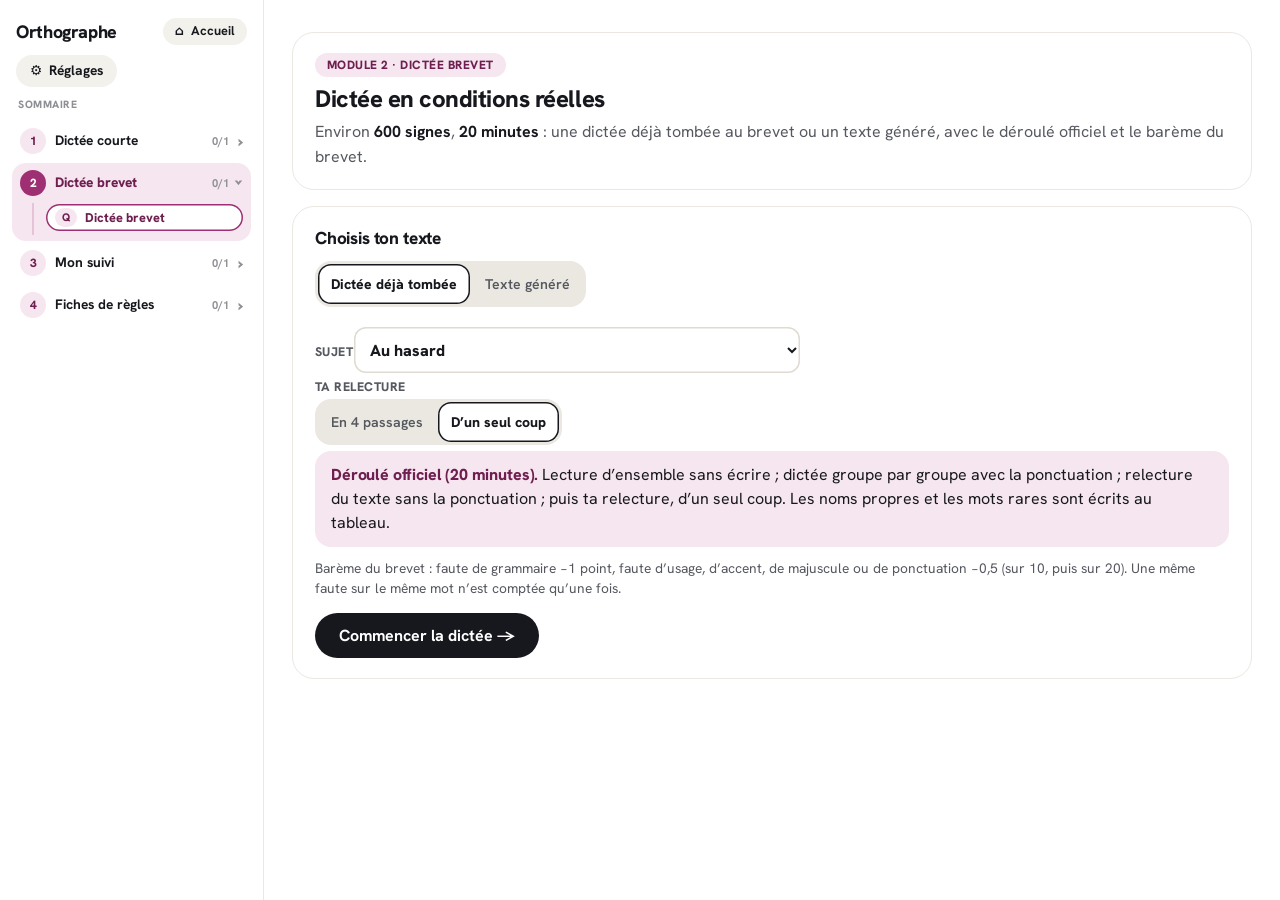
==== modules/dictee_brevet.html @ 891eb2d5 "Migration de l'application Orthographe depuis applications-physique Accueil de l'application à la ra" ====
<!DOCTYPE html>
<html lang="fr" data-matiere="francais">
<head>
<meta charset="UTF-8">
<meta name="viewport" content="width=device-width, initial-scale=1.0">
<title>Module 2 : dictée brevet — Orthographe</title>
<link rel="stylesheet" href="../assets/theme.css">
<link rel="stylesheet" href="../assets/er.css">
<link rel="stylesheet" href="ort.css">
<link rel="stylesheet" href="../assets/sommaire.css">
<script src="../assets/sommaire.js"></script>
<script src="regles.js"></script>
<script src="mots.js"></script>
<script src="langue.js"></script>
<script src="banque.js"></script>
<script src="textes-brevet.js"></script>
<script src="ort.js"></script>
<script src="dictee.js"></script>
</head>
<body>
<div id="app-nav"></div>
<div class="er-page">
  <div class="er-card" id="entete">
    <span class="er-badge">MODULE 2 · DICTÉE BREVET</span>
    <h2 class="er-titre">Dictée en conditions réelles</h2>
    <p class="er-contexte">Environ <b>600 signes</b>, <b>20 minutes</b> : une dictée déjà tombée au brevet ou un texte généré, avec le déroulé officiel et le barème du brevet.</p>
  </div>
  <main id="zone"></main>
</div>

<script>
// sommaire, puis la dictée brevet
ORT.menu('dictee_brevet');
ORT.dictee.brevet(document.getElementById('zone'));
</script>
</body>
</html>
---- assets/theme.css ----
/* ============================================================
   Thème commun à toutes les applications — design « Chambre à bulles »
   (police, couleurs, bandeau, menu, cartes, boutons, encarts,
   pavé numérique, en-tête illustré)

   Palette sobre : papier (fonds), encre (textes, boutons) et
   UNE couleur d'accent par matière, choisie avec l'attribut
   data-matiere de la balise <html> :
     <html lang="fr" data-matiere="maths">   (maths | chimie | physique | college | francais)
   Vert et rouge restent réservés au juste / faux.

   Mettre en valeur une partie importante d'un cours :
     <div class="cle"> … </div>   (fond teinté de la couleur de la matière)

   Les variables sont déclarées sur « html:root » pour l'emporter sur
   les :root des applications ; cette feuille n'est pas dans un @layer,
   elle l'emporte donc aussi sur les classes Tailwind v4.
   ============================================================ */

@import url('https://fonts.googleapis.com/css2?family=Hanken+Grotesk:wght@400;500;600;700;800&display=swap');

html:root {
  --font-sans: 'Hanken Grotesk', system-ui, -apple-system, "Segoe UI", Roboto, Arial, sans-serif;

  /* Papier, encre */
  --paper: #f3f1ec;
  --paper-2: #ebe8e1;
  --paper-3: #dfdbd2;
  --line-strong: #c9c4b9;
  --sheet: #ffffff;
  --ink: #16181d;
  --ink-2: #55585f;
  --ink-3: #8d8f94;
  --line: #ebe8e2;

  --slate-50:  var(--paper);
  --slate-100: var(--paper-2);
  --slate-200: var(--line);
  --slate-300: var(--line-strong);
  --slate-400: var(--ink-3);
  --slate-500: var(--ink-3);
  --slate-600: var(--ink-2);
  --slate-700: var(--ink-2);
  --slate-900: var(--ink);

  /* Juste / faux */
  --success:      #16a34a;
  --success-bg:   #e7f3ed;
  --success-text: #075c40;
  --danger:       #dc2626;
  --danger-bg:    #fbecea;
  --danger-text:  #8f2821;
  --warning-bg:   var(--paper);
  --warning-text: var(--ink);

  /* Accent par défaut (outils mathématiques) */
  --accent: #2952c8;
  --accent-ink: #1c3782;
  --cle-bg: #e6ecf9;       /* fond des parties importantes */
  --cle-line: #c5d2f0;

  /* Chimie organique (moteur ORGA, assets/orga*.js) : couleurs de marquage des molécules
     et de leur nom (chaîne principale, une couleur par type de ramification, groupe
     caractéristique). Jamais de vert ni de rouge (réservés au juste / faux). */
  --orga-chaine: #2952c8;
  --orga-ram-1:  #c2570c;   /* orange */
  --orga-ram-2:  #8a6a00;   /* ocre : bien distinct du bleu de la chaîne */
  --orga-ram-3:  #0e7490;   /* bleu pétrole */
  --orga-ram-4:  #5a3fc4;   /* violet */
  --orga-groupe: #b0177f;

  /* Oscilloscope (moteur MONTAGE, assets/montage.js) : couleurs des voies, comme sur l'appareil
     (écran, boutons, pastilles). Réservées à l'oscilloscope. */
  --osc-ch1: #e8b400;   /* jaune */
  --osc-ch2: #2f6fe0;   /* bleu */

  /* Anciennes variables d'accent, utilisées par les applications */
  --app-accent-50:  var(--paper);
  --app-accent-100: var(--paper-2);
  --app-accent-200: var(--paper-3);
  --app-accent-400: var(--accent);
  --app-accent-600: var(--accent);
  --app-accent-700: var(--accent);
  --app-accent-800: var(--ink);
}
html[data-matiere="chimie"]   { --accent: #0a7d57; --accent-ink: #075c40; --cle-bg: #e2f1ea; --cle-line: #b9dccb; }
html[data-matiere="physique"] { --accent: #5a3fc4; --accent-ink: #3f2a93; --cle-bg: #ebe7f8; --cle-line: #cfc6f0; }
html[data-matiere="college"]  { --accent: #c2570c; --accent-ink: #8f3f08; --cle-bg: #f8e9dc; --cle-line: #eccbb0; }
html[data-matiere="francais"] { --accent: #9d2f72; --accent-ink: #6e1f50; --cle-bg: #f6e6ef; --cle-line: #e7c3d7; }   /* prune : domaine Français */

html { -webkit-text-size-adjust: 100%; }
body {
  font-family: var(--font-sans); color: var(--ink); background: var(--sheet);
  -webkit-font-smoothing: antialiased; overflow-x: hidden;
}
h1, h2, h3, h4 { letter-spacing: -.02em; }

/* ============ PARTIE IMPORTANTE D'UN COURS ============ */
.cle {
  background: var(--cle-bg); border: none; border-radius: 20px; padding: 18px 22px;
  color: var(--ink);
}
.cle-titre { color: var(--accent-ink); font-weight: 800; letter-spacing: -.01em; }
.cle .cle { padding: 0; background: none; }
.cle .module-badge { background: var(--sheet); }

/* ============ MISE EN PAGE DES COURS (modèle : Puissances de 10) ============
   <h3 class="cours-titre">1. Titre de la partie</h3>
   <div class="cours-bloc">                 fond papier
     <div class="cle"> … </div>             partie importante
     <div class="cours-exemple"> … </div>   exemple sur fond blanc
   </div>                                                                    */
.cours-titre {
  font-size: 1.5rem; line-height: 1.25; font-weight: 700; color: var(--accent-ink);
  border-bottom: 2px solid var(--paper-3); padding-bottom: .5rem; margin: 2rem 0 1rem;
}
.cours-bloc { background: var(--paper); border-radius: 16px; padding: 24px; margin-bottom: 1rem; color: var(--ink); }
.cours-exemple { background: var(--sheet); border-radius: 12px; padding: 16px 18px; margin: 12px 0; }
@media (max-width: 480px) {
  .cours-titre { font-size: 1.3rem; }
  .cours-bloc { padding: 16px; }
}

/* ============ BOUTONS COMMUNS ============ */
.btn-primary {
  background: var(--ink); color: #fff; border: none; border-radius: 999px;
  padding: 13px 28px; font-size: 1rem; font-weight: 700; cursor: pointer;
  font-family: var(--font-sans); box-shadow: none;
  transition: background .15s, transform .1s;
}
.btn-primary:hover:not(:disabled) { background: #2b2e36; }
.btn-primary:active:not(:disabled) { transform: scale(.98); }
.btn-primary:disabled { opacity: .4; cursor: not-allowed; }

.btn-secondary {
  background: var(--sheet); color: var(--ink); border: none; border-radius: 999px;
  padding: 13px 24px; font-size: .95rem; font-weight: 700; cursor: pointer;
  font-family: var(--font-sans); box-shadow: inset 0 0 0 1.5px var(--paper-3);
  transition: box-shadow .15s;
}
.btn-secondary:hover { box-shadow: inset 0 0 0 1.5px var(--ink); }

.btn-small {
  background: var(--sheet); color: var(--ink); border: none; border-radius: 999px;
  padding: 8px 16px; font-size: .85rem; font-weight: 700; cursor: pointer;
  font-family: var(--font-sans); box-shadow: inset 0 0 0 1.5px var(--paper-3);
  transition: box-shadow .15s;
}
.btn-small:hover { box-shadow: inset 0 0 0 1.5px var(--ink); }

/* ============ ENCARTS ============ */
.callout, .callout-warning { border: none; border-radius: 18px; padding: 16px 20px; background: var(--paper); }
.callout-accent { border: none; border-radius: 18px; padding: 16px 20px; background: var(--cle-bg); }
.callout-success { border: none; border-radius: 18px; padding: 16px 20px; background: var(--success-bg); }
.callout-danger { border: none; border-radius: 18px; padding: 16px 20px; background: var(--danger-bg); }

/* ============ QCM : bonne / mauvaise réponse ============ */
.opt-correct { background: var(--success-bg) !important; border-color: var(--success) !important; }
.opt-wrong { background: var(--danger-bg) !important; border-color: var(--danger) !important; }

/* ============ BARRE DE PROGRESSION ============ */
.progress-bar { height: 6px; border-radius: 999px; overflow: hidden; background: var(--paper); }
.progress-fill { height: 100%; border-radius: 999px; transition: width .4s ease; background: var(--accent); }

/* ============ LISTE DE MODULES (accueil de chaque application) ============ */
.module-list { display: flex; flex-direction: column; gap: 10px; }
.module-group {
  border: none; border-radius: 24px; padding: 8px; background: var(--paper);
}
.module-group-title {
  font-size: .9rem; font-weight: 700; letter-spacing: -.005em; text-transform: none;
  color: var(--accent); padding: 12px 16px 10px;
}
.module-card {
  background: var(--sheet); border: none; border-radius: 18px;
  padding: 18px 20px; margin-bottom: 6px; box-shadow: none;
  transition: background .15s;
}
.module-card:last-child { margin-bottom: 0; }
.module-card.clickable { cursor: pointer; }
.module-card:hover { box-shadow: none; }
.module-group .module-card:hover { background: #fbfaf8; }

/* Cartes de module isolées (sans regroupement) */
.module-list > .module-card { background: var(--paper); border: none; border-radius: 22px; padding: 22px 24px; margin: 0; }
.module-list > .module-card:hover { background: var(--paper-2); }

.module-card-head { display: flex; align-items: center; gap: 16px; }
.module-badge {
  flex-shrink: 0; display: flex; align-items: center; justify-content: center;
  min-width: 42px; height: 42px; padding: 0 8px; border-radius: 999px;
  font-weight: 800; font-size: .9rem; letter-spacing: -.02em;
  background: var(--cle-bg); color: var(--accent-ink);
}
.module-card-body { flex: 1; min-width: 0; }
.module-card-title { font-weight: 800; font-size: 1.08rem; letter-spacing: -.02em; color: var(--ink); line-height: 1.25; }
.module-card-desc { font-size: .92rem; color: var(--ink-2); margin-top: 3px; line-height: 1.45; }
.module-card-arrow {
  flex-shrink: 0; width: 38px; height: 38px; border-radius: 50%;
  display: grid; place-items: center; font-weight: 700; font-size: 1.05rem;
  color: var(--accent); background: var(--cle-bg); transition: background .2s, color .2s;
}
.module-card:hover .module-card-arrow { background: var(--accent); color: #fff; }
.module-card-actions { display: flex; flex-wrap: wrap; gap: 10px; margin-top: 16px; }
.module-list > .module-card .btn-secondary { box-shadow: none; }
.module-list > .module-card .btn-secondary:hover { box-shadow: inset 0 0 0 1.5px var(--ink); }

/* ============ BANDEAU SUPÉRIEUR + MENU BURGER ============ */
.app-topbar {
  position: fixed; top: 0; left: 0; right: 0; z-index: 1000; height: 60px;
  display: flex; align-items: center; gap: 12px; padding: 0 12px;
  background: rgba(255,255,255,.88);
  backdrop-filter: blur(12px); -webkit-backdrop-filter: blur(12px);
  border-bottom: 1px solid var(--line); box-shadow: none;
}
.app-topbar-spacer { height: 60px; }

.app-burger {
  flex-shrink: 0; display: flex; flex-direction: column; justify-content: center;
  align-items: center; gap: 4px; width: 40px; height: 40px; padding: 0;
  border: none; background: var(--paper); border-radius: 50%; cursor: pointer;
  transition: background .15s;
}
.app-burger:hover { background: var(--paper-2); }
.app-burger span { display: block; width: 16px; height: 2px; border-radius: 2px; background: var(--ink); }
.app-burger span:nth-child(2) { display: none; }

.app-topbar-title {
  flex: 1; min-width: 0; display: flex; align-items: baseline; gap: 6px;
  overflow: hidden; white-space: nowrap; font-family: var(--font-sans);
}
.app-topbar-title .app-name { font-weight: 800; color: var(--ink); font-size: 1.02rem; letter-spacing: -.02em; flex-shrink: 0; }
.app-topbar-title .sep { color: var(--ink-3); flex-shrink: 0; }
.app-topbar-title .module-name {
  color: var(--ink-3); font-weight: 500; font-size: .92rem;
  overflow: hidden; text-overflow: ellipsis; white-space: nowrap; min-width: 0;
}
@media (max-width: 420px) {
  .app-topbar-title .app-name { font-size: .92rem; }
  .app-topbar-title .module-name { font-size: .8rem; }
}

.app-navmenu-overlay { display: none; position: fixed; inset: 0; background: rgba(22,24,29,.35); z-index: 1999; }
.app-navmenu-overlay.open { display: block; }

.app-navmenu {
  position: fixed; top: 0; left: -320px; bottom: 0; width: min(320px, 86vw); z-index: 2000;
  background: var(--sheet); box-shadow: none; transition: left .25s ease; overflow-y: auto;
  font-family: var(--font-sans);
}
.app-navmenu.open { left: 0; box-shadow: 0 0 60px rgba(22,24,29,.18); }

/* Niveau 1 : bandeau sombre « Toutes les applications » (quitte l'application) */
.app-navmenu-portal {
  display: flex; align-items: stretch; position: sticky; top: 0; z-index: 1;
  background: var(--ink); color: #fff;
}
.app-nav-portal {
  flex: 1; display: flex; align-items: center; gap: 12px; padding: 16px 18px;
  border: none; background: none; color: #fff; text-align: left; cursor: pointer;
  font: 700 .95rem/1.25 var(--font-sans);
}
.app-nav-portal small { display: block; font-weight: 500; font-size: .75rem; color: rgba(255,255,255,.6); margin-top: 2px; }
.app-nav-portal-fleche { font-size: 1.1rem; transition: transform .15s; }
.app-nav-portal:hover .app-nav-portal-fleche { transform: translateX(-3px); }
.app-nav-close {
  flex-shrink: 0; width: 52px; border: none; background: none; color: #fff;
  font-size: 1.5rem; line-height: 1; cursor: pointer; opacity: .7;
}
.app-nav-close:hover { opacity: 1; }

/* Niveau 2 : l'application en cours */
.app-navmenu-app { padding: 20px 18px 8px; }
.app-navmenu-matiere { font-size: .75rem; font-weight: 600; color: var(--accent); }
.app-navmenu-nom { font-size: 1.35rem; font-weight: 800; letter-spacing: -.03em; line-height: 1.15; color: var(--ink); }

.app-navmenu-section-title { font-size: .8rem; font-weight: 600; color: var(--ink-3); padding: 14px 16px 6px; }

.app-nav-item {
  display: block; width: calc(100% - 20px); margin: 2px 10px; text-align: left;
  border: none; background: none; border-radius: 999px; padding: 10px 14px;
  font-family: var(--font-sans); font-size: .92rem; font-weight: 500;
  color: var(--ink-2); cursor: pointer; transition: background .15s;
}
.app-nav-item:hover { background: var(--paper); color: var(--ink); }
.app-nav-item.app-nav-current { background: var(--paper); color: var(--ink); font-weight: 700; cursor: default; pointer-events: none; }
.app-nav-item.app-nav-current::before { content: '● '; color: var(--accent); }

/* ============ EN-TÊTE ILLUSTRÉ (accueil de chaque application) ============
   <header class="app-hero" data-dessin="log">
     <canvas aria-hidden="true"></canvas>
     <div class="app-hero-in">
       <p class="app-hero-kicker">Outils mathématiques</p>
       <h1>Titre</h1>
       <p class="app-hero-lead">Sous-titre</p>
     </div>
     <div class="app-hero-edge"></div>
   </header>
   L'image est dessinée et animée (parallaxe) par assets/hero.js. */
.app-hero {
  position: relative; overflow: hidden; height: clamp(260px, 42vh, 400px); background: var(--paper);
  /* pleine largeur même à l'intérieur d'un conteneur centré */
  width: 100vw; margin-left: calc(50% - 50vw); margin-right: calc(50% - 50vw);
  text-align: left;
}
.app-hero canvas { position: absolute; left: 0; top: 0; width: 100%; display: block; will-change: transform; }
.app-hero::after {
  content: ''; position: absolute; inset: 0; pointer-events: none;
  background:
    linear-gradient(90deg, rgba(243,241,236,.96) 0%, rgba(243,241,236,.8) 38%, rgba(243,241,236,0) 78%),
    linear-gradient(0deg, rgba(243,241,236,.85) 0%, rgba(243,241,236,0) 40%);
}
.app-hero-in {
  position: relative; z-index: 1; max-width: 56rem; height: 100%; margin: 0 auto;
  padding: 0 16px 56px; display: flex; flex-direction: column; justify-content: flex-end;
}
.app-hero-kicker { margin: 0 0 10px; font-size: .9rem; font-weight: 600; color: var(--accent); }
.app-hero h1 { margin: 0; font-size: clamp(2.4rem, 7.5vw, 4.8rem); line-height: .95; letter-spacing: -.05em; font-weight: 800; color: var(--ink); }
.app-hero-lead { margin: 14px 0 0; font-size: clamp(1rem, 2vw, 1.2rem); color: var(--ink-2); max-width: 46ch; }
.app-hero-lead + .app-hero-lead { margin-top: 4px; font-size: .95rem; color: var(--ink-3); }
.app-hero-edge { position: absolute; left: 0; right: 0; bottom: -1px; height: 28px; z-index: 2; background: var(--sheet); border-radius: 28px 28px 0 0; }
.app-hero + * { margin-top: 0; }
/* Sur smartphone : en-tête moins haut pour que le contenu arrive plus vite */
@media (max-width: 760px) {
  .app-hero:not(.app-hero-compact) { height: clamp(240px, 34svh, 300px); }
  .app-hero:not(.app-hero-compact) .app-hero-in { padding-bottom: 44px; }
}

/* ============ PAVÉ NUMÉRIQUE ============ */
.numpad-grid {
  display: grid; grid-template-columns: repeat(3, 1fr);
  gap: 6px; max-width: 220px; margin-top: 8px;
  background: var(--paper); border: none; border-radius: 20px; padding: 10px;
}
.numpad-grid button {
  background: var(--sheet); border: none; border-radius: 12px; padding: 11px 6px;
  font-size: 1.1rem; font-weight: 700; cursor: pointer; color: var(--ink);
  font-family: var(--font-sans); box-shadow: 0 1px 0 rgba(22,24,29,.06);
  transition: background .12s; -webkit-tap-highlight-color: transparent;
}
.numpad-grid button:active { background: var(--paper-2); }
.numpad-grid .np-wide { grid-column: span 3; font-size: .95rem; }
.numpad-grid .np-minus { color: var(--accent); font-weight: 800; }
.numpad-grid .np-back { color: var(--ink-2); }

body.numpad-disabled .np-section { display: none !important; }

.np-pref-bar {
  display: flex; align-items: center; gap: 12px;
  background: var(--paper); border: none; border-radius: 18px;
  padding: 12px 16px; margin-bottom: 20px; flex-wrap: wrap;
}
.np-pref-label { color: var(--ink); font-weight: 600; font-size: .95rem; flex: 1; }
.np-switch { position: relative; display: inline-block; width: 52px; height: 28px; flex-shrink: 0; }
.np-switch input { opacity: 0; width: 0; height: 0; }
.np-slider { position: absolute; cursor: pointer; inset: 0; background: var(--line-strong); border-radius: 28px; transition: .25s; }
.np-slider::before {
  content: ''; position: absolute; width: 22px; height: 22px; left: 3px; bottom: 3px;
  background: white; border-radius: 50%; transition: .25s; box-shadow: 0 1px 4px rgba(0,0,0,.2);
}
.np-switch input:checked + .np-slider { background: var(--accent); }
.np-switch input:checked + .np-slider::before { transform: translateX(24px); }
.np-pref-hint { font-size: .8rem; color: var(--ink-3); width: 100%; margin-top: 2px; }

/* ============ GLISSER-DÉPOSER (fantôme suivant le pointeur) ============ */
.drag-ghost { z-index: 9999; pointer-events: none; opacity: .92; box-shadow: 0 12px 28px rgba(22,24,29,.22); transform: scale(1.03); }

/* ============ « VÉRIFIE TA COMPRÉHENSION » (dans les cours) ============ */
.check-box { background: var(--sheet); border: 1.5px solid var(--paper-3); border-radius: 20px; padding: 20px 22px; margin-top: 16px; }
.check-label { color: var(--accent); font-weight: 700; font-size: .9rem; margin-bottom: 8px; }
.check-question { color: var(--ink); font-size: 1.1rem; font-weight: 600; margin-bottom: 12px; }
.check-hint { color: var(--ink-2); font-size: .9rem; margin-bottom: 12px; }
.check-input {
  background: white; border: 1.5px solid var(--paper-3); border-radius: 999px;
  padding: 9px 16px; color: var(--ink); font-weight: 700; font-family: var(--font-sans); outline: none;
}
.check-input:focus { border-color: var(--accent); box-shadow: 0 0 0 3px var(--cle-bg); }
.check-btn {
  background: var(--ink); color: white; border: none; border-radius: 999px;
  padding: 10px 20px; font-weight: 700; cursor: pointer; font-family: var(--font-sans);
}
.check-btn:hover { background: #2b2e36; }

/* ============ HARMONISATION DES CLASSES TAILWIND ============ */
/* Cartes blanches : filet fin au lieu d'ombres portées */
.shadow-sm, .shadow, .shadow-md, .shadow-lg, .shadow-xl, .shadow-2xl { box-shadow: none; }
.bg-white.shadow-2xl, .bg-white.shadow-xl, .bg-white.shadow-lg { border: 1px solid var(--line); }
.rounded-xl, .rounded-2xl { border-radius: 22px; }
.rounded-lg { border-radius: 16px; }
.border-2 { border-width: 1.5px; }
input[type="text"].border-2, input[type="number"].border-2, input:not([type]).border-2 { border-radius: 999px; }
input[type="text"]:focus, input[type="number"]:focus { outline: none; }

@media (prefers-reduced-motion: reduce) {
  .app-hero canvas { transform: none !important; }
}

/* ---------- Couleurs décoratives de Tailwind → papier / accent / encre ----------
   50 papier · 100 papier foncé · 200 fond « important » · 300 filet · 400 filet appuyé
   500-700 accent de la matière · 800 accent foncé · 900 encre */
html:root {
  --color-blue-50: var(--paper);  --color-blue-100: var(--paper-2);  --color-blue-200: var(--cle-bg);  --color-blue-300: var(--paper-3);  --color-blue-400: var(--line-strong);  --color-blue-500: var(--accent);  --color-blue-600: var(--accent);  --color-blue-700: var(--accent);  --color-blue-800: var(--accent-ink);  --color-blue-900: var(--ink);  --color-blue-950: var(--ink);
  --color-indigo-50: var(--paper);  --color-indigo-100: var(--paper-2);  --color-indigo-200: var(--cle-bg);  --color-indigo-300: var(--paper-3);  --color-indigo-400: var(--line-strong);  --color-indigo-500: var(--accent);  --color-indigo-600: var(--accent);  --color-indigo-700: var(--accent);  --color-indigo-800: var(--accent-ink);  --color-indigo-900: var(--ink);  --color-indigo-950: var(--ink);
  --color-purple-50: var(--paper);  --color-purple-100: var(--paper-2);  --color-purple-200: var(--cle-bg);  --color-purple-300: var(--paper-3);  --color-purple-400: var(--line-strong);  --color-purple-500: var(--accent);  --color-purple-600: var(--accent);  --color-purple-700: var(--accent);  --color-purple-800: var(--accent-ink);  --color-purple-900: var(--ink);  --color-purple-950: var(--ink);
  --color-violet-50: var(--paper);  --color-violet-100: var(--paper-2);  --color-violet-200: var(--cle-bg);  --color-violet-300: var(--paper-3);  --color-violet-400: var(--line-strong);  --color-violet-500: var(--accent);  --color-violet-600: var(--accent);  --color-violet-700: var(--accent);  --color-violet-800: var(--accent-ink);  --color-violet-900: var(--ink);  --color-violet-950: var(--ink);
  --color-cyan-50: var(--paper);  --color-cyan-100: var(--paper-2);  --color-cyan-200: var(--cle-bg);  --color-cyan-300: var(--paper-3);  --color-cyan-400: var(--line-strong);  --color-cyan-500: var(--accent);  --color-cyan-600: var(--accent);  --color-cyan-700: var(--accent);  --color-cyan-800: var(--accent-ink);  --color-cyan-900: var(--ink);  --color-cyan-950: var(--ink);
  --color-sky-50: var(--paper);  --color-sky-100: var(--paper-2);  --color-sky-200: var(--cle-bg);  --color-sky-300: var(--paper-3);  --color-sky-400: var(--line-strong);  --color-sky-500: var(--accent);  --color-sky-600: var(--accent);  --color-sky-700: var(--accent);  --color-sky-800: var(--accent-ink);  --color-sky-900: var(--ink);  --color-sky-950: var(--ink);
  --color-teal-50: var(--paper);  --color-teal-100: var(--paper-2);  --color-teal-200: var(--cle-bg);  --color-teal-300: var(--paper-3);  --color-teal-400: var(--line-strong);  --color-teal-500: var(--accent);  --color-teal-600: var(--accent);  --color-teal-700: var(--accent);  --color-teal-800: var(--accent-ink);  --color-teal-900: var(--ink);  --color-teal-950: var(--ink);
  --color-pink-50: var(--paper);  --color-pink-100: var(--paper-2);  --color-pink-200: var(--cle-bg);  --color-pink-300: var(--paper-3);  --color-pink-400: var(--line-strong);  --color-pink-500: var(--accent);  --color-pink-600: var(--accent);  --color-pink-700: var(--accent);  --color-pink-800: var(--accent-ink);  --color-pink-900: var(--ink);  --color-pink-950: var(--ink);
  --color-rose-50: var(--paper);  --color-rose-100: var(--paper-2);  --color-rose-200: var(--cle-bg);  --color-rose-300: var(--paper-3);  --color-rose-400: var(--line-strong);  --color-rose-500: var(--accent);  --color-rose-600: var(--accent);  --color-rose-700: var(--accent);  --color-rose-800: var(--accent-ink);  --color-rose-900: var(--ink);  --color-rose-950: var(--ink);
  --color-fuchsia-50: var(--paper);  --color-fuchsia-100: var(--paper-2);  --color-fuchsia-200: var(--cle-bg);  --color-fuchsia-300: var(--paper-3);  --color-fuchsia-400: var(--line-strong);  --color-fuchsia-500: var(--accent);  --color-fuchsia-600: var(--accent);  --color-fuchsia-700: var(--accent);  --color-fuchsia-800: var(--accent-ink);  --color-fuchsia-900: var(--ink);  --color-fuchsia-950: var(--ink);
  --color-orange-50: var(--paper);  --color-orange-100: var(--paper-2);  --color-orange-200: var(--cle-bg);  --color-orange-300: var(--paper-3);  --color-orange-400: var(--line-strong);  --color-orange-500: var(--accent);  --color-orange-600: var(--accent);  --color-orange-700: var(--accent);  --color-orange-800: var(--accent-ink);  --color-orange-900: var(--ink);  --color-orange-950: var(--ink);
  --color-amber-50: var(--paper);  --color-amber-100: var(--paper-2);  --color-amber-200: var(--cle-bg);  --color-amber-300: var(--paper-3);  --color-amber-400: var(--line-strong);  --color-amber-500: var(--accent);  --color-amber-600: var(--accent);  --color-amber-700: var(--accent);  --color-amber-800: var(--accent-ink);  --color-amber-900: var(--ink);  --color-amber-950: var(--ink);
  --color-yellow-50: var(--paper);  --color-yellow-100: var(--paper-2);  --color-yellow-200: var(--cle-bg);  --color-yellow-300: var(--paper-3);  --color-yellow-400: var(--line-strong);  --color-yellow-500: var(--accent);  --color-yellow-600: var(--accent);  --color-yellow-700: var(--accent);  --color-yellow-800: var(--accent-ink);  --color-yellow-900: var(--ink);  --color-yellow-950: var(--ink);
  --color-lime-50: var(--paper);  --color-lime-100: var(--paper-2);  --color-lime-200: var(--cle-bg);  --color-lime-300: var(--paper-3);  --color-lime-400: var(--line-strong);  --color-lime-500: var(--accent);  --color-lime-600: var(--accent);  --color-lime-700: var(--accent);  --color-lime-800: var(--accent-ink);  --color-lime-900: var(--ink);  --color-lime-950: var(--ink);
  --color-emerald-50: var(--paper);  --color-emerald-100: var(--paper-2);  --color-emerald-200: var(--cle-bg);  --color-emerald-300: var(--paper-3);  --color-emerald-400: var(--line-strong);  --color-emerald-500: var(--accent);  --color-emerald-600: var(--accent);  --color-emerald-700: var(--accent);  --color-emerald-800: var(--accent-ink);  --color-emerald-900: var(--ink);  --color-emerald-950: var(--ink);
  /* vert / rouge : fonds neutralisés (juste / faux gardé par le texte et les encarts) */
  --color-green-50: var(--paper);  --color-green-100: var(--paper-2);  --color-green-300: var(--paper-3);  --color-green-200: var(--cle-bg);
  --color-red-50: var(--paper);  --color-red-100: var(--paper-2);  --color-red-300: var(--paper-3);  --color-red-200: var(--cle-bg);
  --color-gray-50: var(--paper);  --color-gray-100: var(--paper-2);  --color-gray-200: var(--line);  --color-gray-300: var(--line-strong);
}

/* ---------- Boutons pleins → pilule encre ---------- */
button.bg-blue-500,
button.bg-blue-600,
button.bg-blue-700,
button.bg-indigo-500,
button.bg-indigo-600,
button.bg-indigo-700,
button.bg-purple-500,
button.bg-purple-600,
button.bg-purple-700,
button.bg-violet-500,
button.bg-violet-600,
button.bg-violet-700,
button.bg-cyan-500,
button.bg-cyan-600,
button.bg-cyan-700,
button.bg-sky-500,
button.bg-sky-600,
button.bg-sky-700,
button.bg-teal-500,
button.bg-teal-600,
button.bg-teal-700,
button.bg-pink-500,
button.bg-pink-600,
button.bg-pink-700,
button.bg-rose-500,
button.bg-rose-600,
button.bg-rose-700,
button.bg-fuchsia-500,
button.bg-fuchsia-600,
button.bg-fuchsia-700,
button.bg-orange-500,
button.bg-orange-600,
button.bg-orange-700,
button.bg-amber-500,
button.bg-amber-600,
button.bg-amber-700,
button.bg-yellow-500,
button.bg-yellow-600,
button.bg-yellow-700,
button.bg-lime-500,
button.bg-lime-600,
button.bg-lime-700,
button.bg-emerald-500,
button.bg-emerald-600,
button.bg-emerald-700,
button.bg-green-500,
button.bg-green-600,
button.bg-green-700,
button.bg-red-500,
button.bg-red-600,
button.bg-red-700,
button.bg-gray-500,
button.bg-gray-600,
button.bg-gray-700,
button.bg-slate-500,
button.bg-slate-600,
button.bg-slate-700 {
  background: var(--ink); color: #fff; border-radius: 999px; border: none;
  font-family: var(--font-sans); font-weight: 700; box-shadow: none; transition: background .15s, transform .1s;
}
button.bg-blue-500:hover,
button.bg-blue-600:hover,
button.bg-blue-700:hover,
button.bg-indigo-500:hover,
button.bg-indigo-600:hover,
button.bg-indigo-700:hover,
button.bg-purple-500:hover,
button.bg-purple-600:hover,
button.bg-purple-700:hover,
button.bg-violet-500:hover,
button.bg-violet-600:hover,
button.bg-violet-700:hover,
button.bg-cyan-500:hover,
button.bg-cyan-600:hover,
button.bg-cyan-700:hover,
button.bg-sky-500:hover,
button.bg-sky-600:hover,
button.bg-sky-700:hover,
button.bg-teal-500:hover,
button.bg-teal-600:hover,
button.bg-teal-700:hover,
button.bg-pink-500:hover,
button.bg-pink-600:hover,
button.bg-pink-700:hover,
button.bg-rose-500:hover,
button.bg-rose-600:hover,
button.bg-rose-700:hover,
button.bg-fuchsia-500:hover,
button.bg-fuchsia-600:hover,
button.bg-fuchsia-700:hover,
button.bg-orange-500:hover,
button.bg-orange-600:hover,
button.bg-orange-700:hover,
button.bg-amber-500:hover,
button.bg-amber-600:hover,
button.bg-amber-700:hover,
button.bg-yellow-500:hover,
button.bg-yellow-600:hover,
button.bg-yellow-700:hover,
button.bg-lime-500:hover,
button.bg-lime-600:hover,
button.bg-lime-700:hover,
button.bg-emerald-500:hover,
button.bg-emerald-600:hover,
button.bg-emerald-700:hover,
button.bg-green-500:hover,
button.bg-green-600:hover,
button.bg-green-700:hover,
button.bg-red-500:hover,
button.bg-red-600:hover,
button.bg-red-700:hover,
button.bg-gray-500:hover,
button.bg-gray-600:hover,
button.bg-gray-700:hover,
button.bg-slate-500:hover,
button.bg-slate-600:hover,
button.bg-slate-700:hover { background: #2b2e36; }
button.bg-blue-500:disabled,
button.bg-blue-600:disabled,
button.bg-blue-700:disabled,
button.bg-indigo-500:disabled,
button.bg-indigo-600:disabled,
button.bg-indigo-700:disabled,
button.bg-purple-500:disabled,
button.bg-purple-600:disabled,
button.bg-purple-700:disabled,
button.bg-violet-500:disabled,
button.bg-violet-600:disabled,
button.bg-violet-700:disabled,
button.bg-cyan-500:disabled,
button.bg-cyan-600:disabled,
button.bg-cyan-700:disabled,
button.bg-sky-500:disabled,
button.bg-sky-600:disabled,
button.bg-sky-700:disabled,
button.bg-teal-500:disabled,
button.bg-teal-600:disabled,
button.bg-teal-700:disabled,
button.bg-pink-500:disabled,
button.bg-pink-600:disabled,
button.bg-pink-700:disabled,
button.bg-rose-500:disabled,
button.bg-rose-600:disabled,
button.bg-rose-700:disabled,
button.bg-fuchsia-500:disabled,
button.bg-fuchsia-600:disabled,
button.bg-fuchsia-700:disabled,
button.bg-orange-500:disabled,
button.bg-orange-600:disabled,
button.bg-orange-700:disabled,
button.bg-amber-500:disabled,
button.bg-amber-600:disabled,
button.bg-amber-700:disabled,
button.bg-yellow-500:disabled,
button.bg-yellow-600:disabled,
button.bg-yellow-700:disabled,
button.bg-lime-500:disabled,
button.bg-lime-600:disabled,
button.bg-lime-700:disabled,
button.bg-emerald-500:disabled,
button.bg-emerald-600:disabled,
button.bg-emerald-700:disabled,
button.bg-green-500:disabled,
button.bg-green-600:disabled,
button.bg-green-700:disabled,
button.bg-red-500:disabled,
button.bg-red-600:disabled,
button.bg-red-700:disabled,
button.bg-gray-500:disabled,
button.bg-gray-600:disabled,
button.bg-gray-700:disabled,
button.bg-slate-500:disabled,
button.bg-slate-600:disabled,
button.bg-slate-700:disabled { background: var(--line-strong); color: #fff; }

/* ---------- En-tête compact (application sur un seul écran) ---------- */
.app-hero-compact { height: clamp(190px, 28vh, 240px); }
.app-hero-compact .app-hero-in { padding-bottom: 44px; }
.app-hero-compact h1 { font-size: clamp(1.9rem, 5vw, 3.2rem); }
.app-hero-row { display: flex; align-items: flex-end; justify-content: space-between; gap: 16px; flex-wrap: wrap; }
.app-hero-stats { display: flex; gap: 10px; }
.app-hero-stats > div {
  background: rgba(255,255,255,.85); border-radius: 16px; padding: 8px 14px; min-width: 88px;
  display: flex; flex-direction: column; align-items: flex-start;
}
.app-hero-stats span { font-size: .75rem; font-weight: 600; color: var(--ink-3); }
.app-hero-stats strong { font-size: 1.15rem; font-weight: 800; color: var(--ink); letter-spacing: -.02em; }

/* ---------- Icône calculatrice (charte §7) ----------
   À côté d'un champ dont la valeur se calcule à la calculatrice (résultat pas évident de tête) :
   <span class="calc-icone" role="img" aria-label="À calculer à la calculatrice" title="À calculer à la calculatrice"></span> */
.calc-icone {
  display: inline-block; flex-shrink: 0; width: 22px; height: 22px; vertical-align: middle; background-color: var(--ink-2);
  -webkit-mask: url("data:image/svg+xml,%3Csvg xmlns='http://www.w3.org/2000/svg' viewBox='0 0 24 24'%3E%3Crect x='4' y='2' width='16' height='20' rx='2.5' fill='none' stroke='black' stroke-width='2'/%3E%3Crect x='7' y='5' width='10' height='4' rx='.8'/%3E%3Ccircle cx='8.5' cy='13' r='1.25'/%3E%3Ccircle cx='12' cy='13' r='1.25'/%3E%3Ccircle cx='15.5' cy='13' r='1.25'/%3E%3Ccircle cx='8.5' cy='17.2' r='1.25'/%3E%3Ccircle cx='12' cy='17.2' r='1.25'/%3E%3Ccircle cx='15.5' cy='17.2' r='1.25'/%3E%3C/svg%3E") center / contain no-repeat;
  mask: url("data:image/svg+xml,%3Csvg xmlns='http://www.w3.org/2000/svg' viewBox='0 0 24 24'%3E%3Crect x='4' y='2' width='16' height='20' rx='2.5' fill='none' stroke='black' stroke-width='2'/%3E%3Crect x='7' y='5' width='10' height='4' rx='.8'/%3E%3Ccircle cx='8.5' cy='13' r='1.25'/%3E%3Ccircle cx='12' cy='13' r='1.25'/%3E%3Ccircle cx='15.5' cy='13' r='1.25'/%3E%3Ccircle cx='8.5' cy='17.2' r='1.25'/%3E%3Ccircle cx='12' cy='17.2' r='1.25'/%3E%3Ccircle cx='15.5' cy='17.2' r='1.25'/%3E%3C/svg%3E") center / contain no-repeat;
}
---- assets/er.css ----
/* ============================================================
   Styles de l'application « Équilibrer une réaction »
   (sélecteurs à flèches, réaction interactive, molécules en
   boules, questions). Complète le thème commun assets/theme.css.
   ============================================================ */

body { font-family: var(--font-sans); }
.er-page *, .er-page *::before, .er-page *::after { box-sizing: border-box; }
.er-page { max-width: 60rem; margin: 0 auto; padding: 24px 16px 64px; }
@media (max-width: 480px) { .er-page { padding: 14px 10px 56px; } }
.er-page p { margin: 0; }
.er-page button { touch-action: manipulation; -webkit-tap-highlight-color: transparent; }
.hidden { display: none !important; }
sub { font-size: .7em; line-height: 0; }

.er-card { background: var(--sheet); border: 1px solid var(--line); border-radius: 22px; padding: 20px 22px; margin-bottom: 16px; }
@media (max-width: 480px) { .er-card { padding: 14px 12px; border-radius: 18px; margin-bottom: 12px; } }

/* ---------- En-tête de module ---------- */
.er-badge {
  display: inline-block; background: var(--cle-bg); color: var(--accent-ink);
  font-size: .75rem; font-weight: 800; padding: 4px 12px; border-radius: 999px; letter-spacing: .04em; margin-bottom: 8px;
}
.er-titre { font-size: 1.5rem; font-weight: 800; letter-spacing: -.02em; margin: 0 0 6px; color: var(--ink); line-height: 1.2; }
.er-contexte { color: var(--ink-2); font-size: 1rem; line-height: 1.55; }
.er-contexte b { color: var(--ink); }
.er-meta { font-size: .9rem; font-weight: 700; color: var(--ink-2); margin: 4px 0 8px !important; }
.er-meta b { color: var(--accent-ink); }

/* ---------- Interrupteur « dessins » ---------- */
.er-switch-bar {
  display: flex; align-items: center; gap: 12px; background: var(--paper); border-radius: 16px;
  padding: 10px 14px; margin-bottom: 14px; cursor: pointer; -webkit-tap-highlight-color: transparent;
}
.er-switch-bar .np-pref-label { font-size: .95rem; }
.er-switch-bar .np-pref-label small { display: block; font-weight: 500; font-size: .8rem; color: var(--ink-3); }
.er-switch-bar.er-off { opacity: .5; cursor: default; }


/* ---------- Réaction ---------- */
.er-reaction {
  display: flex; flex-wrap: wrap; align-items: flex-start; justify-content: center;
  gap: 10px 6px; padding: 14px 8px; background: var(--paper); border-radius: 18px;
  --h-tete: 136px; --er-k: 1.45;
}
.er-membre { display: flex; align-items: flex-start; justify-content: center; gap: 6px; flex-wrap: wrap; row-gap: 10px; }
.er-groupe { display: flex; align-items: flex-start; gap: 6px; min-width: 0; }
.er-op {
  height: var(--h-tete); display: flex; align-items: center; justify-content: center;
  font-size: 1.6rem; font-weight: 700; color: var(--ink-2); min-width: 18px; flex-shrink: 0;
}
.er-fleche { font-size: 2rem; min-width: 36px; color: var(--ink); margin-left: 4px; }
.er-espece {
  display: flex; flex-direction: column; align-items: center; min-width: 0;
  background: var(--sheet); border-radius: 16px; padding: 4px 8px 8px;
}
.er-tete { display: flex; align-items: center; gap: 4px; height: calc(var(--h-tete) - 4px); }
.er-formule { font-size: 1.75rem; font-weight: 800; letter-spacing: -.01em; color: var(--ink); white-space: nowrap; padding-right: 4px; }

/* Nombre de chaque atome (« 4 H ») */
.er-comptes { display: flex; flex-wrap: wrap; justify-content: center; gap: 4px; margin-top: 4px; }
.er-compte {
  background: var(--paper); border-radius: 999px; padding: 2px 10px; font-size: .95rem; color: var(--ink);
  white-space: nowrap; font-variant-numeric: tabular-nums;
}
.er-compte b { font-weight: 800; }
.er-calc { color: var(--ink-3); font-weight: 600; }

/* Molécules et atomes dessinés */
.er-dessin { margin-top: 6px; width: 100%; display: flex; flex-direction: column; align-items: center; gap: 8px; }
.er-mols { display: flex; flex-wrap: wrap; justify-content: center; align-items: center; gap: 6px 10px; max-width: 260px; }
.er-atomes {
  display: flex; flex-direction: column; align-items: center; gap: 4px; width: 100%;
  border-top: 1.5px dashed var(--paper-3); padding-top: 8px;
}
.er-ligne-at { display: flex; flex-wrap: wrap; justify-content: center; gap: 4px 7px; max-width: 260px; }

@media (max-width: 560px) {
  .er-reaction { padding: 10px 4px; gap: 8px 4px; --h-tete: 132px; --er-k: 1.15; }
  .er-membre, .er-groupe { gap: 4px; }
  .er-espece { padding: 2px 4px 6px; border-radius: 14px; }
  .er-formule { font-size: 1.35rem; }
  .er-sel button { width: 46px; height: 44px; }
  .er-sel-val { font-size: 1.5rem; min-width: 46px; }
  .er-op { font-size: 1.3rem; min-width: 12px; }
  .er-fleche { font-size: 1.6rem; min-width: 26px; }
  .er-mols { max-width: 150px; }
  .er-ligne-at { max-width: 150px; }
}

/* ---------- Questions ---------- */
.er-consigne { font-size: 1.05rem; font-weight: 600; color: var(--ink); line-height: 1.45; margin-bottom: 12px !important; }
.er-actions { display: flex; flex-wrap: wrap; gap: 8px; align-items: center; margin-top: 14px; }
.er-actions .btn-primary { padding: 12px 24px; }
.er-retour { margin-top: 12px; font-size: .98rem; line-height: 1.5; color: var(--ink); animation: er-apparait .25s ease; }
.er-retour b.er-ok { color: var(--success-text); }
.er-retour b.er-ko { color: var(--danger-text); }
.er-retour p + p { margin-top: 6px; }
@keyframes er-apparait { from { opacity: 0; transform: translateY(6px); } to { opacity: 1; transform: none; } }
@keyframes er-secoue { 0%, 100% { transform: translateX(0); } 25% { transform: translateX(-6px); } 75% { transform: translateX(6px); } }
.er-secoue { animation: er-secoue .35s ease; }

/* ---------- Confettis ---------- */
.er-confetti { position: fixed; top: -20px; width: 9px; height: 14px; z-index: 9999; pointer-events: none; animation: er-chute linear forwards; }
@keyframes er-chute { to { top: 110vh; transform: rotate(720deg); } }

/* Espèce affichée sans sélecteur (nombre fixe) */
.er-espece-fixe .er-tete { height: auto; padding: 6px 4px; }
.er-coef-fixe { font-size: 1.75rem; font-weight: 800; color: var(--accent-ink); padding-right: 6px; }
@media (max-width: 560px) { .er-coef-fixe { font-size: 1.35rem; } }

/* ---------- Tableau bilan des atomes ---------- */
.er-bilan { border-collapse: separate; border-spacing: 0 4px; margin: 10px auto 0; font-size: 1rem; }
.er-bilan th { font-size: .78rem; font-weight: 700; color: var(--ink-3); padding: 0 12px; text-align: center; }
.er-bilan td { padding: 5px 14px; text-align: center; background: var(--paper); font-variant-numeric: tabular-nums; white-space: nowrap; }
.er-bilan td:first-child { border-radius: 999px 0 0 999px; text-align: left; }
.er-bilan td:last-child { border-radius: 0 999px 999px 0; }
.er-bilan td b { font-weight: 800; }
.er-bilan tr.ok td { background: var(--success-bg); }
.er-bilan tr.ko td { background: var(--danger-bg); }
.er-bilan-signe { font-weight: 800; }
.er-bilan tr.ok .er-bilan-signe { color: var(--success); }
.er-bilan tr.ko .er-bilan-signe { color: var(--danger); }
.er-bilan-el { display: inline-flex; align-items: center; gap: 6px; font-weight: 700; }
@media (max-width: 480px) { .er-bilan td { padding: 4px 9px; font-size: .92rem; } .er-bilan th { padding: 0 6px; } }

/* ---------- Questions des entraînements ---------- */
.er-q-nom { font-size: .85rem; font-weight: 700; color: var(--accent); margin-bottom: 4px !important; }
.er-note { background: var(--cle-bg); border-radius: 14px; padding: 10px 14px; font-size: .92rem; color: var(--ink); margin-bottom: 12px !important; line-height: 1.45; }
.er-liste { margin: 6px 0 0; padding-left: 20px; line-height: 1.6; }
.er-petit { font-size: .88rem; color: var(--ink-2); }
.er-eq { font-size: 1.3rem; font-weight: 800; margin-top: 6px !important; color: var(--ink); line-height: 1.5; }
.er-eq-c { color: var(--accent-ink); }
@media (max-width: 480px) { .er-eq { font-size: 1.1rem; } }

/* ---------- Écran de fin ---------- */
.er-fin { text-align: center; }
.er-trophee { font-weight: 800; color: var(--accent-ink); font-size: 1.1rem; margin-top: 4px !important; }
.er-score { font-size: 3.6rem; font-weight: 900; color: var(--accent); letter-spacing: -.03em; line-height: 1.1; margin-top: 8px; }
.er-score-pct { font-size: 1.1rem; font-weight: 700; color: var(--ink-3); margin-bottom: 10px !important; }
.er-recap { display: grid; grid-template-columns: repeat(auto-fill, minmax(56px, 1fr)); gap: 6px; margin: 16px 0 4px; }
.er-recap div { background: var(--paper); border-radius: 10px; padding: 5px 2px; font-size: .72rem; color: var(--ink-2); }
.er-recap div.ok { background: var(--success-bg); }
.er-recap div.ko { background: var(--danger-bg); }
.er-recap b { display: block; font-size: .9rem; color: var(--ink); }

/* ---------- Compter les atomes (réponses « 4 H ») ---------- */
.er-cpt .er-reaction { margin-bottom: 4px; }
.er-cpt-q { font-weight: 700; color: var(--ink); margin: 14px 0 8px !important; }
.er-reps { display: flex; flex-wrap: wrap; gap: 10px; }
.er-rep {
  display: flex; align-items: center; gap: 6px; background: var(--paper); border-radius: 18px;
  padding: 6px 14px 6px 6px; border: 2px solid transparent; transition: background .15s, border-color .15s;
}
.er-rep-el { font-size: 1.6rem; font-weight: 800; color: var(--ink); min-width: 1.4em; }
.er-rep.ok { background: var(--success-bg); border-color: var(--success); }
.er-rep.ko { background: var(--danger-bg); border-color: var(--danger); }
.er-rep .er-sel button { background: var(--sheet); }
@media (hover: hover) { .er-rep .er-sel button:hover:not(:disabled) { background: var(--paper-3); } }
.er-calculs { margin: 6px 0 0; padding-left: 20px; line-height: 1.7; }
.er-calculs li { font-variant-numeric: tabular-nums; }
@media (max-width: 480px) { .er-reps { gap: 8px; } .er-rep { padding: 4px 10px 4px 4px; } .er-rep-el { font-size: 1.35rem; } }

/* Bandeau de retour au module 2 (module 1) */
.er-retour-bar {
  position: sticky; top: 64px; z-index: 50; display: flex; align-items: center; justify-content: space-between; gap: 10px;
  background: var(--ink); color: #fff; border-radius: 18px; padding: 10px 12px 10px 16px; margin-bottom: 16px;
  box-shadow: 0 6px 20px rgba(22,24,29,.18);
}
.er-retour-bar p { color: #fff; font-size: .9rem; font-weight: 600; }
.er-retour-bar a { flex-shrink: 0; text-decoration: none; background: var(--sheet); color: var(--ink); border-radius: 999px; padding: 9px 16px; font-weight: 800; font-size: .9rem; }
/* ordinateur : pas de bandeau en haut (le sommaire est à gauche) */
@media (min-width: 900px) { .er-retour-bar { top: 12px; } }
@media (max-width: 480px) { .er-retour-bar { top: 66px; padding: 8px 8px 8px 12px; } .er-retour-bar p { font-size: .8rem; } .er-retour-bar a { padding: 8px 12px; font-size: .82rem; } }

/* ---------- Cours (module 2) ---------- */
.er-etape { scroll-margin-top: 76px; }
.er-etape .cours-titre { margin-top: 0; }
.er-etape .cle { margin: 12px 0; }
.er-etape .cle p + p { margin-top: 6px; }
.er-formule-cle { text-align: center; font-size: 1.2rem; font-weight: 800; margin: 8px 0 !important; color: var(--ink); }
.er-comparaison { display: grid; grid-template-columns: 1fr 1fr; gap: 10px; margin-top: 10px; }
.er-comparaison > div { background: var(--sheet); border-radius: 14px; padding: 10px; text-align: center; display: flex; flex-direction: column; align-items: center; gap: 6px; }
.er-comparaison .er-formule { font-size: 1.35rem; }
.er-comparaison p { font-size: .9rem; color: var(--ink-2); line-height: 1.4; }
.er-comparaison .er-mols { --er-k: 1.3; }
.er-guide { margin-top: 12px; padding: 10px 14px; border-radius: 14px; background: var(--paper); font-size: .95rem; line-height: 1.5; color: var(--ink); }
.er-guide::before { content: '☛ '; color: var(--accent); font-weight: 800; }
.er-suite { display: flex; justify-content: flex-end; margin-top: 14px; }
.er-sous-q { border-top: 1.5px dashed var(--paper-3); padding-top: 14px; margin-top: 14px; }
.er-sous-q-titre { font-weight: 800; color: var(--accent-ink); margin-bottom: 8px !important; }
.er-lien-m1 { display: flex; align-items: center; justify-content: space-between; gap: 10px; flex-wrap: wrap; background: var(--cle-bg); border-radius: 16px; padding: 10px 12px 10px 16px; margin-top: 14px; }
.er-lien-m1 p { font-size: .92rem; color: var(--ink); font-weight: 600; }
---- modules/ort.css ----
/* ============================================================
   Styles de l'application « Orthographe » (préfixe ort-)
   Complète assets/theme.css, equilibrer-reactions/modules/er.css
   et assets/sommaire.css. Couleurs : variables du thème uniquement.
   ============================================================ */

/* ---------- petits éléments communs ---------- */
.ort-petit { font-size: .86rem; color: var(--ink-2); line-height: 1.45; }
.ort-h3 { margin: 0 0 8px; font-size: 1.08rem; font-weight: 800; letter-spacing: -.01em; }
.ort-lab { display: block; margin: 14px 0 6px; font-size: .78rem; font-weight: 800; letter-spacing: .04em; text-transform: uppercase; color: var(--ink-2); }
.ort-rangee { display: flex; flex-wrap: wrap; gap: 8px; align-items: center; margin: 8px 0; }
.ort-entre { justify-content: space-between; }
.ort-esp { flex: 1; }
.ort-ok { color: var(--success-text); }
.ort-sr { position: absolute; width: 1px; height: 1px; overflow: hidden; clip: rect(0 0 0 0); white-space: nowrap; }
.ort-chev { display: inline-block; transition: transform .15s; color: var(--ink-3); font-weight: 800; }
[aria-expanded="true"] > .ort-chev, .ouvert > button > .ort-chev { transform: rotate(180deg); }
.ort-msg { margin-top: 10px; padding: 12px 16px; line-height: 1.5; }
.ort-msg:empty { display: none; }
.er-page button, .ort-tiroir button, .ort-reg-rond { touch-action: manipulation; -webkit-tap-highlight-color: transparent; font-family: var(--font-sans); }
.er-page button:focus-visible, .er-page a:focus-visible, .er-page input:focus-visible, .er-page select:focus-visible, .er-page textarea:focus-visible,
.ort-tiroir button:focus-visible, .ort-tiroir input:focus-visible, .ort-reg-rond:focus-visible, .ort-reg:focus-visible { outline: 2px solid var(--accent); outline-offset: 2px; }
.btn-primary, .btn-secondary, .btn-small { text-decoration: none; display: inline-flex; align-items: center; justify-content: center; gap: 6px; }
.btn-primary.ort-pt, .btn-secondary.ort-pt { padding: 10px 18px; font-size: .92rem; }

/* ---------- étiquettes du résumé des réglages ---------- */
.ort-tags { display: flex; flex-wrap: wrap; gap: 6px; align-items: center; margin-top: 12px; }
.ort-tag { background: var(--paper); border-radius: 999px; padding: 4px 11px; font-size: .82rem; font-weight: 600; color: var(--ink-2); }
.ort-notions { margin-top: 8px !important; }
.ort-notions:empty { display: none; }
.ort-reglages-ligne { background: var(--sheet); border: 1px solid var(--line); border-radius: 22px; padding: 14px 18px; }
.ort-reglages-ligne .ort-tags { margin-top: 6px; }

/* ---------- bouton Réglages : sommaire (ordinateur) et bandeau (téléphone) ---------- */
.ort-reg { align-self: flex-start; margin: 0 4px; border: none; cursor: pointer; }
.ort-reg-rond {
  flex-shrink: 0; width: 42px; height: 42px; margin-left: 8px; border: none; border-radius: 999px; background: var(--paper-2);
  color: var(--ink); font-size: 1.15rem; cursor: pointer;
}

/* ---------- panneau des réglages ---------- */
html.ort-tiroir-ouvert { overflow: hidden; }
.ort-voile { position: fixed; inset: 0; z-index: 1100; background: rgba(22,24,29,.38); }
.ort-tiroir {
  position: fixed; top: 0; right: 0; bottom: 0; z-index: 1101; width: 420px; max-width: 100%; overflow-y: auto; overscroll-behavior: contain;
  background: var(--sheet); border-left: 1px solid var(--line); font-family: var(--font-sans); color: var(--ink);
}
@media (max-width: 599px) {
  .ort-tiroir { top: auto; left: 0; width: auto; max-height: 88vh; max-height: 88dvh; border-left: 0; border-radius: 22px 22px 0 0; }
}
.ort-tiroir *, .ort-tiroir *::before, .ort-tiroir *::after { box-sizing: border-box; }
.ort-tiroir-t { position: sticky; top: 0; z-index: 1; display: flex; justify-content: space-between; align-items: center; gap: 10px; padding: 14px 18px; background: var(--sheet); border-bottom: 1px solid var(--line); }
.ort-tiroir-t b { font-size: 1.1rem; }
.ort-tiroir-c { padding: 4px 18px 22px; }
.ort-sect { padding: 14px 0; border-bottom: 1px solid var(--line); }
.ort-sect h4 { margin: 0 0 10px; font-size: .75rem; font-weight: 800; letter-spacing: .05em; text-transform: uppercase; color: var(--ink-2); }
.ort-sect .ort-petit { margin: 8px 0 0; }
.ort-lig { display: flex; flex-wrap: wrap; gap: 6px 12px; align-items: center; margin: 8px 0; }
.ort-lig > span { font-size: .9rem; color: var(--ink-2); min-width: 8rem; }
/* choix de la voix : liste déroulante et bouton « Essayer » */
.ort-voix { display: flex; flex-wrap: wrap; gap: 8px; align-items: center; flex: 1 1 220px; min-width: 0; }
.ort-voix .ort-select { flex: 1 1 200px; min-width: 0; }
.ort-seg { display: inline-flex; flex-wrap: wrap; gap: 2px; padding: 3px; border-radius: 16px; background: var(--paper-2); }
.ort-seg button { border: none; background: transparent; border-radius: 13px; padding: 8px 13px; min-height: 40px; font-size: .88rem; font-weight: 600; color: var(--ink-2); cursor: pointer; }
.ort-seg button[aria-pressed="true"] { background: var(--sheet); color: var(--ink); font-weight: 800; box-shadow: inset 0 0 0 1.5px var(--ink); }
.ort-seg.off { opacity: .45; }
.ort-seg.off button { cursor: default; }
.ort-fam { border: 1px solid var(--line); border-radius: 14px; margin: 6px 0; }
.ort-fam-t { display: flex; align-items: center; gap: 10px; padding: 6px 12px; }
.ort-fam-o { flex: 1; display: flex; align-items: center; gap: 8px; min-height: 40px; border: none; background: none; padding: 0; text-align: left; cursor: pointer; font-size: .95rem; color: var(--ink); }
.ort-fam-o b { flex: 1; font-weight: 700; }
.ort-fam-c { padding: 0 12px 8px 42px; }
.ort-cb { display: flex; gap: 10px; align-items: flex-start; padding: 6px 0; cursor: pointer; font-size: .92rem; line-height: 1.35; }
.ort-tiroir input[type="checkbox"] { width: 20px; height: 20px; flex: none; margin: 1px 0 0; accent-color: var(--accent); }
.ort-niv { display: inline-block; font-size: .7rem; font-weight: 700; border-radius: 6px; padding: 1px 6px; background: var(--paper-2); color: var(--ink-2); white-space: nowrap; }

/* ---------- barre d'étapes ---------- */
.ort-etapes-c { padding: 12px 14px; }
.ort-etapes { display: flex; flex-wrap: wrap; gap: 6px; align-items: center; }
.ort-et { border: none; border-radius: 999px; padding: 7px 14px; min-height: 38px; background: var(--paper-2); color: var(--ink); font-size: .86rem; font-weight: 600; cursor: pointer; }
.ort-et.on { background: var(--accent); color: var(--sheet); font-weight: 800; }
.ort-et.fait { background: var(--cle-bg); color: var(--accent-ink); }
.ort-et:disabled, .ort-et-n:disabled { cursor: default; }
.ort-et-gr { display: inline-flex; align-items: center; gap: 4px; padding: 3px 4px 3px 12px; border-radius: 999px; background: var(--paper-2); font-size: .86rem; font-weight: 600; }
.ort-et-gr.on { background: var(--cle-bg); color: var(--accent-ink); font-weight: 800; }
.ort-et-n { width: 32px; height: 32px; border: none; border-radius: 999px; background: var(--sheet); color: var(--ink); font-size: .84rem; font-weight: 800; cursor: pointer; }
.ort-et-n.on { background: var(--accent); color: var(--sheet); }
.ort-et-n.fait { background: var(--cle-line); color: var(--accent-ink); }

/* ---------- texte de la dictée et liste des fautes ---------- */
.ort-deux { display: grid; grid-template-columns: minmax(0, 1fr); gap: 0 16px; align-items: start; }
@media (min-width: 1000px) {
  .ort-deux { grid-template-columns: minmax(0, 1.45fr) minmax(0, 1fr); }
  .ort-droite { position: sticky; top: 16px; }
}
.ort-consigne { padding: 12px 16px; border-radius: 16px; margin-bottom: 12px; line-height: 1.5; }
.ort-texte { font-size: 1.15rem; line-height: 2.25; margin: 6px 0 !important; overflow-wrap: anywhere; }
@media (max-width: 480px) { .ort-texte { font-size: 1.06rem; } }
.ort-mot { border-radius: 6px; padding: 2px 2px; }
.ort-cliquable .ort-mot { cursor: pointer; }
@media (hover: hover) { .ort-cliquable .ort-mot:hover { background: var(--paper-2); } }
.ort-mot.ort-signale { background: var(--cle-bg); border-bottom: 2px dashed var(--accent); }
.ort-mot.ort-juste { background: var(--success-bg); color: var(--success-text); font-weight: 700; }
.ort-mot.ort-faux-signal { text-decoration: underline wavy var(--ink-3); }
.ort-mot.ort-verbe { background: var(--cle-bg); outline: 2px solid var(--accent); }
.ort-mot.ort-sujet { background: var(--paper-2); outline: 2px dashed var(--accent); }
.ort-mot.ort-rate { background: var(--danger-bg); color: var(--danger-text); font-weight: 700; }
.ort-a-completer u { text-decoration: none; border-bottom: 2px solid var(--accent); color: var(--accent-ink); }
.ort-fin { display: inline-flex; align-items: baseline; white-space: nowrap; }
.ort-fin input {
  width: 4.8em; font: inherit; font-size: 16px; line-height: 1.4; padding: 0 4px; border: none; border-bottom: 2px solid var(--accent);
  border-radius: 6px 6px 0 0; background: var(--cle-bg); color: var(--ink);
}
.ort-fin input:focus { outline: 2px solid var(--accent); outline-offset: 1px; }
.ort-hp { border: none; background: none; min-width: 32px; min-height: 32px; padding: 0 2px; font-size: .9rem; line-height: 1; cursor: pointer; opacity: .8; }
.ort-hp:hover { opacity: 1; }
.ort-sous { margin-top: 12px; padding-top: 10px; border-top: 1.5px dashed var(--paper-3); }
.ort-liste-t { display: flex; justify-content: space-between; align-items: baseline; gap: 8px; }
.ort-item { border-top: 1.5px dashed var(--paper-3); padding: 10px 0; }
.ort-item-t { display: flex; flex-wrap: wrap; align-items: center; gap: 8px; }
.ort-item-t b { font-size: 1.05rem; }
.ort-choix { display: flex; flex-wrap: wrap; gap: 8px; margin: 8px 0 0; }
.ort-choix button {
  min-height: 46px; min-width: 5.5rem; padding: 8px 14px; border: none; border-radius: 16px; background: var(--sheet); color: var(--ink);
  box-shadow: inset 0 0 0 1.5px var(--paper-3); font-size: 1rem; font-weight: 600; cursor: pointer; transition: box-shadow .15s;
}
@media (hover: hover) { .ort-choix button:hover:not(:disabled) { box-shadow: inset 0 0 0 1.5px var(--ink); } }
.ort-choix button.mauvais { background: var(--danger-bg); color: var(--danger-text); box-shadow: inset 0 0 0 1.5px var(--danger); text-decoration: line-through; cursor: default; }
.ort-champ {
  font: inherit; font-size: 16px; min-height: 46px; width: 12rem; max-width: 100%; padding: 9px 12px; border: none; border-radius: 12px;
  background: var(--sheet); color: var(--ink); box-shadow: inset 0 0 0 1.5px var(--paper-3);
}
.ort-champ:focus { outline: 2px solid var(--accent); outline-offset: 1px; }
.ort-icone { border: none; border-radius: 999px; padding: 7px 12px; min-height: 36px; background: var(--paper-2); color: var(--ink); font-size: .84rem; font-weight: 700; cursor: pointer; }
.ort-icone[aria-pressed="true"] { background: var(--cle-bg); color: var(--accent-ink); }
.ort-item .btn-small { margin-top: 8px; }
.ort-nav-bas { display: flex; flex-wrap: wrap; gap: 8px; justify-content: space-between; margin-top: 16px; }
.ort-nav-bas .btn-primary, .ort-nav-bas .btn-secondary { padding: 12px 20px; }
/* travail terminé (toutes les fautes corrigées) : message, puis les boutons */
.ort-termine { margin-top: 16px; }
.ort-termine .ort-nav-bas { margin-top: 10px; }
.ort-attire { box-shadow: 0 0 0 3px var(--cle-line); }
.ort-neutre { background: var(--paper); border-radius: 14px; padding: 10px 12px; margin: 8px 0; overflow-x: auto; }
.ort-tests { border-collapse: collapse; font-size: .9rem; }
.ort-tests th, .ort-tests td { text-align: left; padding: 5px 10px 5px 0; border-bottom: 1px solid var(--line); vertical-align: top; }
.ort-tests th { font-weight: 800; white-space: nowrap; }

/* ---------- passage 4 : les mots à l'envers ---------- */
.ort-envers { display: flex; flex-wrap: wrap; gap: 6px; margin: 4px 0 8px; }
.ort-envers button { border: none; border-radius: 10px; padding: 6px 11px; min-height: 40px; background: var(--paper); color: var(--ink); font-size: 1.08rem; cursor: pointer; }
.ort-envers button.on { background: var(--sheet); box-shadow: inset 0 0 0 2px var(--accent); font-weight: 800; }
.ort-envers button.ort-signale { background: var(--cle-bg); box-shadow: inset 0 0 0 2px var(--cle-line); }
.ort-envers button.ort-juste { background: var(--success-bg); color: var(--success-text); }
.ort-envers button.ort-douteux::before, .ort-douteux-b::first-letter { color: var(--accent); font-weight: 800; }
.ort-envers button.ort-douteux::before { content: '•\00a0'; }

/* ---------- rappel de la règle ---------- */
.ort-rappel { background: var(--paper); border-radius: 14px; padding: 12px 14px; margin-top: 8px; font-size: .93rem; line-height: 1.5; }
.ort-rappel p { margin: 0 0 6px !important; }
.ort-rappel-t { font-weight: 800; color: var(--accent-ink); }
.ort-test { background: var(--cle-bg); border-radius: 12px; padding: 8px 12px; }
.ort-ex { color: var(--ink-2); }
.ort-lien-fiche { font-weight: 700; color: var(--accent-ink); text-decoration: none; }
.ort-lien-fiche:hover { text-decoration: underline; }
.er-page mark, .ort-tiroir mark { background: var(--cle-bg); color: var(--accent-ink); font-weight: 800; padding: 0 2px; border-radius: 4px; }

/* ---------- lecteur (dictée audio, brevet) ---------- */
.ort-lecteur-c { margin: 10px 0; }
.ort-groupes { display: flex; gap: 3px; margin: 10px 0; }
.ort-groupes i { flex: 1; height: 10px; border-radius: 999px; background: var(--paper-3); cursor: pointer; }
.ort-groupes i.fait { background: var(--cle-line); }
.ort-groupes i.on { background: var(--accent); }
.ort-lecteur { display: flex; flex-wrap: wrap; gap: 8px; align-items: center; }
.ort-rond { width: 58px; height: 58px; border: none; border-radius: 999px; background: var(--ink); color: var(--sheet); font-size: 1.35rem; cursor: pointer; }
.ort-rond.sec { width: 48px; height: 48px; background: var(--paper-2); color: var(--ink); font-size: 1.05rem; }
.ort-info { min-width: 10rem; }
.ort-copie {
  display: block; width: 100%; min-height: 9rem; margin-top: 4px; padding: 10px 14px; border: none; border-radius: 12px; resize: vertical;
  font: inherit; font-size: 1.1rem; line-height: 2; color: var(--ink); box-shadow: inset 0 0 0 1.5px var(--paper-3);
  background: repeating-linear-gradient(var(--sheet), var(--sheet) 2.15em, var(--paper-2) 2.2em);
  background-attachment: local; text-transform: none;
}
.ort-copie:focus { outline: 2px solid var(--accent); outline-offset: 1px; }
.ort-copie:disabled { opacity: .55; }
.ort-copie-brevet { min-height: 16rem; line-height: 3.2; background: repeating-linear-gradient(var(--sheet), var(--sheet) 3.15em, var(--paper-2) 3.2em); background-attachment: local; }
.ort-label-copie { display: block; }

/* ---------- résultat ---------- */
.ort-note { display: flex; flex-wrap: wrap; gap: 18px; align-items: center; margin-top: 6px; }
.ort-n { font-size: 3.4rem; font-weight: 900; line-height: 1; color: var(--accent); letter-spacing: -.03em; font-variant-numeric: tabular-nums; }
.ort-n small { font-size: 1.3rem; color: var(--ink-3); }
.ort-resultat .ort-petit { margin-top: 8px !important; }
.ort-message { font-weight: 700; margin-top: 12px !important; }
.ort-fam-r { display: flex; flex-wrap: wrap; gap: 6px; }
.ort-fam-r span { border-radius: 999px; padding: 4px 11px; font-size: .84rem; font-weight: 700; }
.ort-fr-tout { background: var(--success-bg); color: var(--success-text); }
.ort-fr-part { background: var(--cle-bg); color: var(--accent-ink); }
.ort-fr-rien { background: var(--danger-bg); color: var(--danger-text); }
.ort-err { border-top: 1.5px dashed var(--paper-3); padding: 9px 0; display: flex; flex-wrap: wrap; align-items: center; gap: 6px 10px; }
.ort-err > div { flex-basis: 100%; }
.ort-err > div:empty { display: none; }
.ort-err s { color: var(--danger-text); }
.ort-att { color: var(--success-text); font-weight: 800; }
.ort-corrige { font-size: 1.05rem; line-height: 2; }

/* ---------- dictée brevet ---------- */
.ort-tableau { background: var(--ink); color: var(--sheet); border-radius: 16px; padding: 12px 16px; line-height: 1.7; font-size: 1.05rem; }
.ort-petit-clair { font-size: .8rem; color: var(--paper-3); }
.ort-chrono-z { display: inline-flex; align-items: baseline; gap: 8px; }
.ort-chrono { font-size: 2rem; font-weight: 800; font-variant-numeric: tabular-nums; letter-spacing: -.02em; }
.ort-chrono.fini { color: var(--danger-text); }
.ort-marge { margin-top: 8px !important; display: flex; flex-wrap: wrap; gap: 6px; align-items: center; }
.ort-marge:empty { display: none; }
.ort-douteux-b { border: none; border-radius: 999px; padding: 4px 10px; min-height: 32px; background: var(--paper); color: var(--ink); font-size: .9rem; cursor: pointer; }
.ort-select { font: inherit; font-size: 16px; min-height: 46px; max-width: 100%; padding: 8px 12px; border: none; border-radius: 12px; background: var(--sheet); color: var(--ink); box-shadow: inset 0 0 0 1.5px var(--paper-3); }
.er-card > .ort-seg { margin: 4px 0 6px; }

/* ---------- Mon suivi ---------- */
.ort-prio { border: 2px solid var(--accent); }
.ort-prio-l { margin: 4px 0 8px; padding-left: 22px; line-height: 1.7; }
.ort-prio-b { justify-content: space-between; }
.ort-notes { display: inline-flex; align-items: center; gap: 8px; }
.ort-courbe { vertical-align: middle; }
.ort-courbe polyline { fill: none; stroke: var(--accent); stroke-width: 2.5; stroke-linecap: round; stroke-linejoin: round; }
.ort-grp { border-top: 1px solid var(--line); }
.ort-grp-t {
  width: 100%; display: grid; grid-template-columns: minmax(0, 1fr) 9rem 3rem 1rem; gap: 10px; align-items: center; padding: 11px 2px;
  border: none; background: none; text-align: left; cursor: pointer; font: inherit; color: var(--ink); min-height: 46px;
}
@media (max-width: 560px) { .ort-grp-t { grid-template-columns: minmax(0, 1fr) 5rem 2.6rem 1rem; gap: 8px; } }
.ort-grp-t b { font-weight: 700; }
.ort-adroite { text-align: right; }
.ort-alerte { font-size: .84rem; color: var(--danger-text); }
.ort-pile { display: flex; height: 10px; border-radius: 999px; overflow: hidden; background: var(--paper-2); }
.ort-pile i { display: block; height: 100%; }
.ort-s-m { background: var(--success); }
.ort-s-f { background: var(--accent); }
.ort-s-t { background: var(--danger); }
.ort-s-n { background: var(--paper-3); }
.ort-s-v { background: var(--paper-2); box-shadow: inset 0 0 0 1.5px var(--paper-3); }
.ort-grp-c { display: none; padding: 0 2px 10px; }
.ort-grp.ouvert .ort-grp-c { display: block; }
.ort-grp.ouvert .ort-grp-t .ort-chev { transform: rotate(180deg); }
.ort-ligne-r { display: flex; align-items: center; gap: 10px; padding: 6px 0; font-size: .92rem; }
.ort-ligne-r.ort-plus-tard { color: var(--ink-2); }
.ort-pct { margin-left: auto; color: var(--ink-2); font-variant-numeric: tabular-nums; white-space: nowrap; }
.ort-pct small { font-size: .78rem; }
.ort-puce { width: 11px; height: 11px; border-radius: 50%; flex: none; display: inline-block; }
.ort-legende { display: flex; flex-wrap: wrap; gap: 8px 14px; margin-top: 10px; font-size: .82rem; color: var(--ink-2); }
.ort-legende > span { display: inline-flex; gap: 6px; align-items: center; }

/* ---------- Fiches de règles ---------- */
.ort-chips { display: flex; flex-wrap: wrap; gap: 6px; margin: 0 0 14px; }
.ort-chips button {
  border: none; border-radius: 999px; padding: 8px 14px; min-height: 40px; background: var(--sheet); color: var(--ink);
  box-shadow: inset 0 0 0 1.5px var(--paper-3); font-size: .88rem; font-weight: 700; cursor: pointer;
}
.ort-chips button[aria-pressed="true"] { background: var(--ink); color: var(--sheet); box-shadow: none; }
.ort-intro { color: var(--ink-2); font-size: .92rem; margin: 0 0 10px !important; line-height: 1.5; }
.ort-fr { border-radius: 14px; }
.ort-fr-t {
  width: 100%; display: flex; align-items: center; gap: 10px; min-height: 46px; padding: 9px 10px; border: none; border-radius: 14px;
  background: none; text-align: left; cursor: pointer; font: inherit; font-size: .98rem; color: var(--ink);
}
.ort-fr-t span:first-child { flex: 1; }
@media (hover: hover) { .ort-fr-t:hover { background: var(--paper); } }
.ort-fr.ouvert { background: var(--paper); }
.ort-fr.ouvert > .ort-fr-t { font-weight: 800; color: var(--accent-ink); }
.ort-fr-c { padding: 0 12px 12px; line-height: 1.55; }
.ort-fr-c p { margin: 4px 0 8px !important; }
.ort-fr-c .cle { padding: 10px 14px; border-radius: 14px; margin: 8px 0; }
/* cas particuliers d'une règle (Majuscule / Pas de majuscule) : deux colonnes sur ordinateur */
.ort-cas { display: grid; gap: 10px; margin: 10px 0 4px; }
@media (min-width: 760px) { .ort-cas { grid-template-columns: 1fr 1fr; align-items: start; } }
.ort-cas-g { background: var(--sheet); border-radius: 14px; padding: 10px 14px; box-shadow: inset 0 0 0 1px var(--line); }
.ort-fr-c .ort-cas-t { font-weight: 800; color: var(--accent-ink); margin: 2px 0 4px !important; }
.ort-cas ul { list-style: none; margin: 0; padding: 0; }
.ort-cas li { padding: 8px 0; border-top: 1px solid var(--line); }
.ort-cas li:first-child { border-top: none; }
.ort-cas li > span { display: block; }
.ort-cas .ort-ex { font-size: .93rem; margin-top: 2px; }
.ort-plus { border: none; background: none; color: var(--accent-ink); font-weight: 700; font-size: .92rem; padding: 10px; min-height: 44px; cursor: pointer; }

@media (prefers-reduced-motion: reduce) { .ort-chev { transition: none; } }

/* ---------- impression du bilan (Mon suivi) ---------- */
@media print {
  #app-nav, .som-barre, .som-som, .ort-imprimer, .ort-prio-b, .ort-reg-rond, .ort-tiroir, .ort-voile { display: none !important; }
  html.som-nav body { padding-left: 0 !important; }
  .er-page { max-width: none; padding: 0; }
  .ort-grp-c { display: block !important; }
  .er-card { break-inside: avoid; border-color: var(--paper-3); }
  .ort-pile, .ort-puce, .ort-s-m, .ort-s-f, .ort-s-t, .ort-s-n { -webkit-print-color-adjust: exact; print-color-adjust: exact; }
}
---- assets/sommaire.css ----
/* ============================================================
   Navigation commune (assets/sommaire.js) : sommaire de toute
   l'application, accueil en lignes dépliables, fiches récapitulatives.
   Mêmes styles que la navigation de l'application « Cinématique ».
   Ordinateur (900 px et plus) : sommaire toujours ouvert dans une colonne à gauche, pas de bandeau.
   Téléphone : bandeau « où suis-je » ; un appui déroule le même sommaire sous le bandeau.
   ============================================================ */
/* les défilements s'arrêtent sous le bandeau fixe (60 px à l'accueil, 54 px sur téléphone dans les modules) */
html { scroll-padding-top: 72px; }
html.som-nav { scroll-padding-top: 66px; }
@media (min-width: 900px) { html.som-nav { scroll-padding-top: 16px; } }
/* (le décalage vient de scroll-padding-top : un scroll-margin s'y ajouterait) */
html.som-nav .er-etape { scroll-margin-top: 0; }

.som-pilule {
  flex-shrink: 0; display: inline-flex; align-items: center; gap: 7px; padding: 9px 14px; border-radius: 999px;
  background: var(--paper); color: var(--ink); font: 700 .86rem/1 var(--font-sans); text-decoration: none; white-space: nowrap;
  transition: background .15s;
}
.som-pilule:hover { background: var(--paper-2); }
.som-pilule:focus-visible, .som-ou:focus-visible, .som-sligne:focus-visible, .som-spt:focus-visible, .som-page:focus-visible,
.som-bt:focus-visible, .som-ligne:focus-visible, .som-reprendre:focus-visible { outline: 2px solid var(--accent); outline-offset: 2px; }
.som-court { display: none; }
@media (max-width: 520px) { .som-court { display: inline; } .som-long { display: none; } }

/* ---------- bandeau du téléphone : où suis-je ? ---------- */
.som-barre, .som-barre-esp, .som-voile { display: none; }
.som-barre {
  position: fixed; top: 0; left: 0; right: 0; z-index: 1000; height: 54px; align-items: center; padding: 0 10px;
  background: rgba(255,255,255,.94); backdrop-filter: blur(12px); -webkit-backdrop-filter: blur(12px); border-bottom: 1px solid var(--line);
}
.som-ou {
  flex: 1; min-width: 0; height: 42px; display: flex; align-items: center; gap: 9px; border: none; border-radius: 999px;
  background: var(--cle-bg); padding: 0 14px 0 5px; cursor: pointer; font: inherit; color: var(--ink); text-align: left;
}
.som-ou[aria-expanded="true"] { box-shadow: inset 0 0 0 1.5px var(--accent); }
.som-ou .som-snum { width: 32px; height: 32px; font-size: .85rem; }
.som-ou-t { flex: 1; min-width: 0; display: flex; flex-direction: column; line-height: 1.2; }
.som-ou-t small { font-size: .7rem; font-weight: 700; color: var(--accent-ink); white-space: nowrap; overflow: hidden; text-overflow: ellipsis; }
.som-ou-t b { font-size: .92rem; font-weight: 800; white-space: nowrap; overflow: hidden; text-overflow: ellipsis; }
.som-ou-chev { flex-shrink: 0; font-weight: 800; color: var(--accent-ink); }

/* ---------- sommaire ---------- */
.som-som, .som-som * { box-sizing: border-box; }
.som-som { display: none; flex-direction: column; gap: 10px; background: var(--sheet); font-family: var(--font-sans); }
.som-tete { display: flex; align-items: center; justify-content: space-between; gap: 8px; padding: 0 4px; }
.som-app { font-weight: 800; font-size: 1.12rem; letter-spacing: -.02em; color: var(--ink); text-decoration: none; }
.som-tete .som-pilule { padding: 7px 12px; font-size: .8rem; }
.som-lab { margin: 0; padding: 0 6px; font-size: .66rem; font-weight: 800; letter-spacing: .05em; text-transform: uppercase; color: var(--ink-3); }
.som-arbre { display: flex; flex-direction: column; gap: 2px; }
.som-smod { border-radius: 14px; }
.som-smod.ici { background: var(--cle-bg); }
.som-sligne {
  width: 100%; display: flex; align-items: center; gap: 9px; padding: 7px 8px; border: none; background: none; border-radius: 14px;
  cursor: pointer; font: inherit; color: var(--ink); text-align: left; transition: background .15s;
}
.som-sligne:hover { background: var(--paper); }
.som-smod.ici .som-sligne:hover { background: rgba(255,255,255,.5); }
.som-snum { flex-shrink: 0; width: 26px; height: 26px; border-radius: 999px; display: grid; place-items: center; font-size: .75rem; font-weight: 800; background: var(--cle-bg); color: var(--accent-ink); }
.som-snum.fait { background: var(--success-bg); color: var(--success-text); }
.som-smod.ici .som-snum:not(.fait), .som-ou .som-snum { background: var(--accent); color: #fff; }
.som-st { flex: 1; min-width: 0; font-size: .86rem; font-weight: 700; line-height: 1.2; }
.som-smod.ici .som-st { color: var(--accent-ink); font-weight: 800; }
.som-sn { font-size: .7rem; font-weight: 700; color: var(--ink-3); font-variant-numeric: tabular-nums; white-space: nowrap; }
.som-sligne[aria-expanded="true"] .som-chev, .som-spt[aria-expanded="true"] .som-chev { transform: rotate(90deg); }
.som-senf { margin: 0 8px 6px 20px; padding-left: 12px; border-left: 2px solid var(--cle-line); display: flex; flex-direction: column; gap: 1px; }
.som-senf[hidden], .som-spages[hidden] { display: none; }
.som-spt {
  width: 100%; display: flex; align-items: center; gap: 6px; padding: 5px 6px; border: none; background: none; border-radius: 10px;
  cursor: pointer; font: 600 .82rem/1.25 var(--font-sans); color: var(--ink-2); text-align: left;
}
.som-spt:hover { background: rgba(255,255,255,.6); }
.som-spt.ici { color: var(--ink); font-weight: 800; }
.som-spt .som-chev { margin-left: auto; font-size: .9rem; }
.som-v { color: var(--success); }
.som-spages { margin: 1px 0 4px 6px; display: flex; flex-direction: column; gap: 1px; }
.som-senf > .som-spages { margin-left: 0; }
.som-page { display: flex; align-items: center; gap: 8px; padding: 4px 9px; border-radius: 999px; font-size: .8rem; font-weight: 600; color: var(--ink-2); text-decoration: none; }
.som-page:hover { background: rgba(255,255,255,.75); color: var(--ink); }
.som-smod:not(.ici) .som-page:hover { background: var(--paper); }
.som-page .ic { flex-shrink: 0; width: 22px; height: 19px; border-radius: 999px; display: grid; place-items: center; font-size: .68rem; font-weight: 800; background: var(--paper); color: var(--ink-2); }
.som-smod.ici .som-page .ic { background: rgba(255,255,255,.75); }
.som-page em { margin-left: auto; font-style: normal; font-size: .7rem; font-weight: 800; color: var(--success-text); font-variant-numeric: tabular-nums; }
.som-page.ici { background: var(--sheet); color: var(--accent-ink); font-weight: 800; box-shadow: inset 0 0 0 1.5px var(--accent); }
.som-smod .som-page.ici .ic { background: var(--cle-bg); color: var(--accent-ink); }
.som-page.ici em { color: var(--accent); }

/* téléphone : bandeau, sommaire déroulé sous le bandeau */
@media (max-width: 899px) {
  html.som-nav .som-barre { display: flex; }
  html.som-nav .som-barre-esp { display: block; height: 54px; }
  html.som-ouvert .som-voile { display: block; position: fixed; inset: 54px 0 0; z-index: 990; background: rgba(22,24,29,.38); }
  html.som-ouvert .som-som {
    display: flex; position: fixed; top: 54px; left: 0; right: 0; z-index: 995; max-height: calc(100vh - 54px - 40px); max-height: calc(100dvh - 54px - 40px);
    overflow-y: auto; overscroll-behavior: contain; padding: 12px 10px 14px; border-radius: 0 0 22px 22px;
  }
  .som-lab { display: none; }
}
/* ordinateur : sommaire toujours ouvert à gauche */
@media (min-width: 900px) {
  html.som-nav .som-som {
    display: flex; position: fixed; top: 0; bottom: 0; left: 0; z-index: 980; width: 264px;
    padding: 18px 12px; border-right: 1px solid var(--line); overflow-y: auto;
  }
  html.som-nav body { padding-left: 264px; }
}

/* ---------- Accueil : une ligne dépliable par module ---------- */
.som-accueil { max-width: 48rem; margin: 20px auto 0; display: flex; flex-direction: column; gap: 12px; }
.som-reprendre { display: block; background: var(--ink); color: #fff; border-radius: 20px; padding: 14px 18px; text-decoration: none; transition: background .15s; }
.som-reprendre:hover { background: #2b2e36; }
.som-reprendre small { display: block; color: var(--line-strong); font-size: .72rem; font-weight: 700; letter-spacing: .04em; text-transform: uppercase; }
.som-reprendre b { font-size: 1.02rem; }
.som-modules { display: flex; flex-direction: column; gap: 8px; }
.som-module { background: var(--paper); border-radius: 22px; }
.som-ligne {
  display: flex; align-items: center; gap: 12px; width: 100%; padding: 12px 16px; border: none; background: none; border-radius: 22px;
  cursor: pointer; font: inherit; color: inherit; text-align: left; transition: background .15s;
}
.som-ligne:hover { background: var(--paper-2); }
a.som-ligne { text-decoration: none; }              /* ligne « Flashcards » : un lien vers la page Flashcards */
.som-badge { flex-shrink: 0; width: 36px; height: 36px; border-radius: 999px; display: grid; place-items: center; background: var(--cle-bg); color: var(--accent-ink); font-weight: 800; font-size: .9rem; }
.som-badge.fait { background: var(--success-bg); color: var(--success-text); }
.som-ligne-t { flex: 1; min-width: 0; font-weight: 800; font-size: 1.02rem; line-height: 1.25; letter-spacing: -.01em; }
.som-ligne-t small { display: block; margin-top: 2px; font-size: .82rem; font-weight: 600; letter-spacing: 0; color: var(--ink-2); }
@media (max-width: 640px) { .som-ligne-t small { display: none; } }
.som-ligne-n { font-size: .78rem; font-weight: 700; color: var(--ink-3); font-variant-numeric: tabular-nums; white-space: nowrap; }
.som-chev { color: var(--ink-3); font-weight: 800; font-size: 1.1rem; transition: transform .15s; }
.som-ligne[aria-expanded="true"] .som-chev { transform: rotate(90deg); }
@media (prefers-reduced-motion: reduce) { .som-chev { transition: none; } }
.som-ouvert { padding: 0 10px 12px; display: flex; flex-direction: column; gap: 8px; }
.som-ouvert[hidden] { display: none; }
.som-grille { display: grid; grid-template-columns: 1fr; gap: 8px; }
@media (min-width: 700px) { .som-grille.deux { grid-template-columns: 1fr 1fr; } }
.som-partie { background: var(--sheet); border-radius: 16px; padding: 10px 12px; display: flex; flex-direction: column; gap: 8px; min-width: 0; }
.som-partie-nom { font-size: .72rem; font-weight: 800; letter-spacing: .04em; text-transform: uppercase; color: var(--accent); }
.som-partie-nom.ok::before { content: '✓\00a0'; color: var(--success); }
.som-actions { display: flex; flex-wrap: wrap; gap: 6px; }
/* sous-modules de cours : les pages en liste, dans l'ordre */
.som-actions.som-liste { flex-direction: column; align-items: flex-start; }
.som-liste .som-bt { white-space: normal; }
.som-bt {
  display: inline-flex; align-items: center; gap: 6px; padding: 8px 14px; border-radius: 999px; background: var(--sheet); color: var(--ink);
  box-shadow: inset 0 0 0 1.5px var(--paper-3); font: 700 .84rem/1.2 var(--font-sans); text-decoration: none; white-space: nowrap; transition: box-shadow .15s;
}
.som-bt:hover { box-shadow: inset 0 0 0 1.5px var(--ink); }
.som-bt.fait { background: var(--success-bg); color: var(--success-text); box-shadow: none; }
.som-bt.ici { background: var(--cle-bg); color: var(--accent-ink); box-shadow: inset 0 0 0 1.5px var(--accent); }
.som-bt.noir { background: var(--ink); color: #fff; box-shadow: none; }
.som-sc { font-variant-numeric: tabular-nums; }

/* ---------- Fiches récapitulatives ---------- */
.som-fiche .er-card { margin-bottom: 14px; }
.som-fiche .cours-titre { margin-top: 0; }
.som-fiche .er-card > p { margin: 8px 0 0; line-height: 1.55; }
.som-fiche .cle { margin: 12px 0; }
.som-fiche .cle p { margin: 0; }
.som-fiche .cle p + p, .som-fiche .cle p + ul, .som-fiche .cle ul + p { margin-top: 8px; }
.som-fiche .cours-exemple-t { font-size: .8rem; font-weight: 800; letter-spacing: .04em; text-transform: uppercase; color: var(--accent); margin: 12px 0 6px; }
.som-formule { text-align: center; font-size: 1.25rem; font-weight: 700; margin: 10px 0 !important; color: var(--ink); line-height: 1.5; overflow-x: auto; -webkit-overflow-scrolling: touch; }
@media (max-width: 480px) { .som-formule { font-size: 1.08rem; } }
.som-defile { overflow-x: auto; -webkit-overflow-scrolling: touch; max-width: 100%; }
.som-tab { border-collapse: collapse; margin: 8px 0; font-size: .95rem; font-variant-numeric: tabular-nums; }
.som-tab th, .som-tab td { border: 1px solid var(--paper-3); padding: 6px 10px; text-align: center; white-space: nowrap; }
.som-tab th { background: var(--paper); font-weight: 800; }
@media (max-width: 480px) { .som-tab th, .som-tab td { padding: 5px 7px; font-size: .9rem; } }
.som-fiche-figs { display: grid; grid-template-columns: repeat(3, 1fr); gap: 10px; margin-top: 10px; }
.som-fiche-figs.deux { grid-template-columns: repeat(2, 1fr); }
.som-fiche-figs > div { min-width: 0; text-align: center; }
.som-fiche-figs > div > p, .som-fiche-leg { font-size: .88rem; font-weight: 600; color: var(--ink-2); line-height: 1.45; text-align: center; }
.som-fiche-figs svg { max-width: 100%; height: auto; }
.som-fiche-liens { justify-content: center; }
.som-fiche-liens a { text-decoration: none; }
@media (max-width: 640px) { .som-fiche-figs, .som-fiche-figs.deux { grid-template-columns: 1fr; } }
/* fraction écrite dans une fiche : <span class="som-fr"><span>a</span><span>b</span></span> */
.som-fr { display: inline-flex; flex-direction: column; align-items: center; vertical-align: middle; margin: 0 3px; line-height: 1.25; }
.som-fr > span { padding: 0 4px; align-self: stretch; text-align: center; }   /* trait de fraction aussi long que le plus long des deux termes */
.som-fr > span + span { border-top: 2px solid currentColor; }
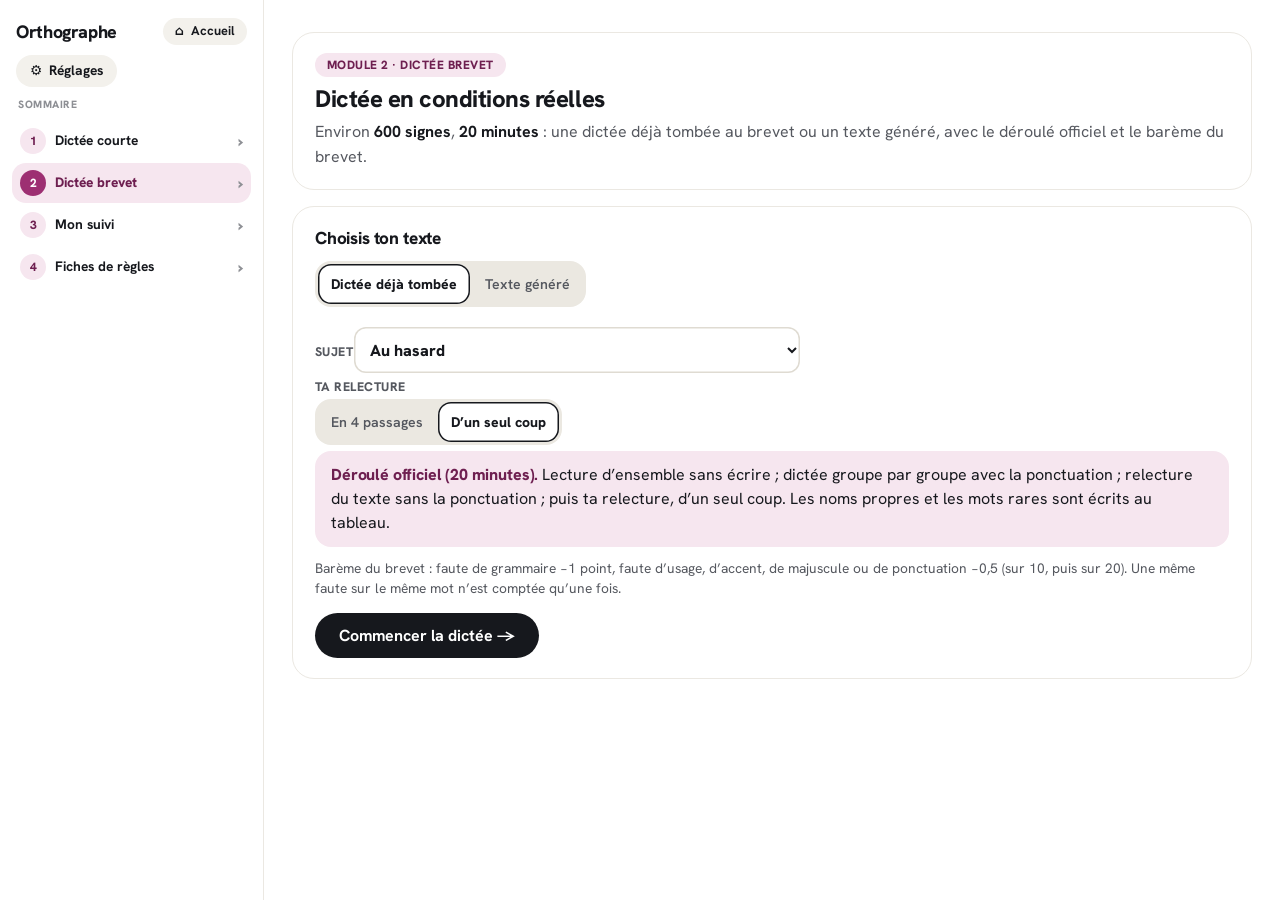
==== commit 63371162: "Succès (bronze, argent, or, platine) dans Mon suivi - 16 succès : régularité, réussite, dictées (bre" ====
--- a/modules/dictee_brevet.html
+++ b/modules/dictee_brevet.html
@@ -3,19 +3,31 @@
 <head>
 <meta charset="UTF-8">
 <meta name="viewport" content="width=device-width, initial-scale=1.0">
+<meta name="theme-color" content="#9d2f72">
+<!-- application sur l'écran d'accueil (manifeste ajouté par modules/sauvegarde.js sur le site) -->
+<meta name="mobile-web-app-capable" content="yes">
+<meta name="apple-mobile-web-app-capable" content="yes">
+<meta name="apple-mobile-web-app-title" content="Orthographe">
+<meta name="apple-mobile-web-app-status-bar-style" content="default">
+<link rel="apple-touch-icon" href="../icones/apple-touch-icon.png">
+<link rel="icon" type="image/png" href="../icones/favicon-32.png">
 <title>Module 2 : dictée brevet — Orthographe</title>
 <link rel="stylesheet" href="../assets/theme.css">
 <link rel="stylesheet" href="../assets/er.css">
 <link rel="stylesheet" href="ort.css">
+<link rel="stylesheet" href="../assets/succes.css">
 <link rel="stylesheet" href="../assets/sommaire.css">
 <script src="../assets/sommaire.js"></script>
+<script src="../assets/succes.js"></script>
 <script src="regles.js"></script>
 <script src="mots.js"></script>
 <script src="langue.js"></script>
 <script src="banque.js"></script>
 <script src="textes-brevet.js"></script>
+<script src="sauvegarde.js"></script>
 <script src="ort.js"></script>
 <script src="dictee.js"></script>
+<script src="mes-succes.js"></script>
 </head>
 <body>
 <div id="app-nav"></div>
--- a/assets/theme.css
+++ b/assets/theme.css
@@ -73,6 +73,13 @@
      (écran, boutons, pastilles). Réservées à l'oscilloscope. */
   --osc-ch1: #e8b400;   /* jaune */
   --osc-ch2: #2f6fe0;   /* bleu */
+
+  /* Succès (assets/succes.js) : couleur des médailles, une par niveau.
+     Le nom du niveau est toujours écrit à côté. */
+  --med-bronze:  #b4703f;
+  --med-argent:  #9ea6b0;
+  --med-or:      #d9a21b;
+  --med-platine: #4fb6c9;
 
   /* Anciennes variables d'accent, utilisées par les applications */
   --app-accent-50:  var(--paper);
--- a/modules/ort.css
+++ b/modules/ort.css
@@ -28,8 +28,50 @@
 .ort-tag { background: var(--paper); border-radius: 999px; padding: 4px 11px; font-size: .82rem; font-weight: 600; color: var(--ink-2); }
 .ort-notions { margin-top: 8px !important; }
 .ort-notions:empty { display: none; }
-.ort-reglages-ligne { background: var(--sheet); border: 1px solid var(--line); border-radius: 22px; padding: 14px 18px; }
-.ort-reglages-ligne .ort-tags { margin-top: 6px; }
+
+/* ---------- accueil : zones dépliables « Ta sauvegarde » et « Tes réglages » ---------- */
+/* même allure que les lignes des modules, plus petites, teintées de prune, séparées des modules */
+.ort-annexes { display: flex; flex-direction: column; gap: 8px; margin-top: 22px; }
+.ort-zone { background: var(--cle-bg); border-radius: 18px; }
+/* cadres de texte des zones : prune très pâle, entre le blanc et le fond de la zone (blanc si le navigateur ne connaît pas color-mix) */
+.ort-zone-t {
+  display: flex; align-items: center; gap: 10px; width: 100%; min-height: 46px; padding: 8px 16px; border: none; background: none;
+  border-radius: 18px; cursor: pointer; font: inherit; color: var(--ink); text-align: left; transition: background .15s;
+  touch-action: manipulation; -webkit-tap-highlight-color: transparent;
+}
+@media (hover: hover) { .ort-zone-t:hover { background: var(--cle-line); } }
+.ort-zone-t:focus-visible { outline: 2px solid var(--accent); outline-offset: 2px; }
+.ort-zone-nom { flex: 1 0 auto; white-space: nowrap; font-weight: 800; font-size: .95rem; letter-spacing: -.01em; color: var(--accent-ink); }
+.ort-zone-alertes { flex: 0 1 auto; min-width: 0; display: flex; flex-wrap: wrap; justify-content: flex-end; gap: 4px; }
+.ort-zone-alerte { border-radius: 999px; padding: 3px 10px; font-size: .74rem; font-weight: 800; background: var(--accent); color: var(--sheet); white-space: nowrap; }
+.ort-zone-chev { flex: none; color: var(--accent-ink); font-weight: 800; font-size: 1.1rem; transition: transform .15s; }
+.ort-zone-t[aria-expanded="true"] .ort-zone-chev { transform: rotate(90deg); }
+.ort-zone-c { padding: 0 16px 14px; }
+.ort-zone-c[hidden] { display: none; }
+.ort-zone .ort-tag { background: var(--sheet); background: color-mix(in srgb, var(--sheet) 55%, var(--cle-bg)); color: var(--accent-ink); }
+.ort-reglages-ligne .ort-tags { margin-top: 10px; }
+
+/* ---------- sauvegarde de la progression (modules/sauvegarde.js) ---------- */
+.sauv-etat { list-style: none; margin: 0; padding: 0; display: grid; gap: 6px; font-size: .9rem; line-height: 1.45; }
+/* chaque information dans un cadre discret, prune très pâle (boutons en blanc) */
+.sauv-etat li, .sauv-ou { background: var(--sheet); background: color-mix(in srgb, var(--sheet) 55%, var(--cle-bg)); border-radius: 12px; padding: 8px 12px; }
+.sauv-etat li.alerte { color: var(--accent-ink); font-weight: 700; box-shadow: inset 0 0 0 1.5px var(--cle-line); }
+.sauv-boutons { display: flex; flex-wrap: wrap; gap: 8px; margin-top: 12px; }
+.btn-primary.sauv-pt, .btn-secondary.sauv-pt { padding: 10px 16px; font-size: .9rem; }
+.sauv-aide { margin-top: 10px; padding: 10px 14px; border-radius: 14px; background: var(--sheet); background: color-mix(in srgb, var(--sheet) 55%, var(--cle-bg)); font-size: .9rem; line-height: 1.45; }
+.sauv-aide p { margin: 0; }
+.sauv-aide p + p { margin-top: 6px; }
+.sauv-ou { margin: 10px 0 0 !important; }
+.sauv-carte button, .sauv-toast button { touch-action: manipulation; -webkit-tap-highlight-color: transparent; font-family: var(--font-sans); }
+.sauv-carte button:focus-visible, .sauv-toast button:focus-visible { outline: 2px solid var(--accent); outline-offset: 2px; }
+/* bandeau en bas de l'écran : message, rappel de sauvegarde */
+.sauv-toast { position: fixed; z-index: 1200; left: 12px; right: 12px; bottom: calc(12px + env(safe-area-inset-bottom, 0px));
+  max-width: 520px; margin: 0 auto; box-sizing: border-box; background: var(--sheet); color: var(--ink);
+  border: 1px solid var(--line-strong); border-radius: 18px; padding: 14px 16px; box-shadow: 0 10px 30px rgba(22,24,29,.18); font-family: var(--font-sans); }
+.sauv-toast.ok { border-color: var(--success); }
+.sauv-toast.rappel { border-color: var(--accent); }
+.sauv-toast p { margin: 0; font-size: .92rem; line-height: 1.45; }
+.sauv-toast-b { display: flex; flex-wrap: wrap; gap: 8px; justify-content: flex-end; margin-top: 10px; }
 
 /* ---------- bouton Réglages : sommaire (ordinateur) et bandeau (téléphone) ---------- */
 .ort-reg { align-self: flex-start; margin: 0 4px; border: none; cursor: pointer; }
@@ -65,6 +107,15 @@
 .ort-seg button[aria-pressed="true"] { background: var(--sheet); color: var(--ink); font-weight: 800; box-shadow: inset 0 0 0 1.5px var(--ink); }
 .ort-seg.off { opacity: .45; }
 .ort-seg.off button { cursor: default; }
+/* panneau des réglages : nom du réglage au-dessus, choix sur toute la largeur en parts égales
+   (jamais de retour à la ligne entre les choix : un long libellé passe sur deux lignes dans son bouton) */
+.ort-tiroir .ort-lig { flex-direction: column; flex-wrap: nowrap; align-items: stretch; gap: 6px; margin: 12px 0; }
+.ort-tiroir .ort-lig > span { min-width: 0; font-size: .86rem; font-weight: 700; color: var(--accent-ink); }
+.ort-tiroir .ort-seg { display: grid; grid-auto-flow: column; grid-auto-columns: minmax(0, 1fr); gap: 3px; background: var(--cle-bg); }
+.ort-tiroir .ort-seg button { padding: 7px 6px; line-height: 1.2; text-align: center; color: var(--accent-ink); transition: background .15s; }
+@media (hover: hover) { .ort-tiroir .ort-seg:not(.off) button:hover:not([aria-pressed="true"]) { background: var(--cle-line); } }
+.ort-tiroir .ort-seg button[aria-pressed="true"] { background: var(--accent); color: var(--sheet); box-shadow: none; }
+.ort-tiroir .ort-voix { flex: none; }
 .ort-fam { border: 1px solid var(--line); border-radius: 14px; margin: 6px 0; }
 .ort-fam-t { display: flex; align-items: center; gap: 10px; padding: 6px 12px; }
 .ort-fam-o { flex: 1; display: flex; align-items: center; gap: 8px; min-height: 40px; border: none; background: none; padding: 0; text-align: left; cursor: pointer; font-size: .95rem; color: var(--ink); }
@@ -281,14 +332,5 @@
 .ort-cas .ort-ex { font-size: .93rem; margin-top: 2px; }
 .ort-plus { border: none; background: none; color: var(--accent-ink); font-weight: 700; font-size: .92rem; padding: 10px; min-height: 44px; cursor: pointer; }
 
-@media (prefers-reduced-motion: reduce) { .ort-chev { transition: none; } }
-
-/* ---------- impression du bilan (Mon suivi) ---------- */
-@media print {
-  #app-nav, .som-barre, .som-som, .ort-imprimer, .ort-prio-b, .ort-reg-rond, .ort-tiroir, .ort-voile { display: none !important; }
-  html.som-nav body { padding-left: 0 !important; }
-  .er-page { max-width: none; padding: 0; }
-  .ort-grp-c { display: block !important; }
-  .er-card { break-inside: avoid; border-color: var(--paper-3); }
-  .ort-pile, .ort-puce, .ort-s-m, .ort-s-f, .ort-s-t, .ort-s-n { -webkit-print-color-adjust: exact; print-color-adjust: exact; }
-}
+@media (prefers-reduced-motion: reduce) { .ort-chev, .ort-zone-chev { transition: none; } }
+
--- a/assets/succes.css
+++ b/assets/succes.css
@@ -0,0 +1,95 @@
+/* ============================================================
+   Succès — styles communs (moteur assets/succes.js, classes suc-)
+   Couleurs : variables de assets/theme.css (--med-bronze, --med-argent, --med-or, --med-platine).
+   ============================================================ */
+.suc-tete { display: flex; flex-wrap: wrap; gap: 8px; align-items: center; justify-content: space-between; margin: 0 0 4px; }
+.suc-h3 { margin: 0; font-size: 1.08rem; font-weight: 800; letter-spacing: -.01em; }
+.suc-tag { background: var(--paper); border-radius: 999px; padding: 4px 11px; font-size: .82rem; font-weight: 600; color: var(--ink-2); }
+.suc-petit { font-size: .86rem; color: var(--ink-2); line-height: 1.45; }
+.suc-carte > .suc-petit { margin: 4px 0 0; }
+.suc-sr { position: absolute; width: 1px; height: 1px; overflow: hidden; clip: rect(0 0 0 0); white-space: nowrap; }
+
+/* ---------- Médaille : disque à la couleur du niveau, pictogramme au centre ---------- */
+.suc-med {
+  --m: var(--paper-3);
+  width: 44px; height: 44px; border-radius: 50%; flex: none; display: inline-grid; place-items: center; font-size: 1.3rem; line-height: 1;
+  background: radial-gradient(circle at 35% 30%, color-mix(in srgb, var(--m) 40%, var(--sheet)), var(--m));
+  box-shadow: inset 0 0 0 3px color-mix(in srgb, var(--m) 70%, var(--ink));
+}
+.suc-med.sans { background: var(--paper-2); box-shadow: inset 0 0 0 2px var(--paper-3); }
+.suc-med.sans > span { filter: grayscale(1); opacity: .45; }
+.suc-med.b { --m: var(--med-bronze); }
+.suc-med.a { --m: var(--med-argent); }
+.suc-med.o { --m: var(--med-or); }
+.suc-med.p { --m: var(--med-platine); box-shadow: inset 0 0 0 3px color-mix(in srgb, var(--m) 65%, var(--ink)), 0 0 0 3px color-mix(in srgb, var(--m) 30%, transparent); }
+.suc-med.petit { width: 30px; height: 30px; font-size: .95rem; }
+
+/* ---------- Compteur des médailles ---------- */
+.suc-tableau { display: grid; grid-template-columns: repeat(4, 1fr); gap: 6px; margin: 10px 0 12px; max-width: 34rem; }
+.suc-tableau > div { background: var(--paper); border-radius: 14px; padding: 8px 4px; display: flex; flex-direction: column; align-items: center; gap: 3px; font-size: .78rem; color: var(--ink-2); font-weight: 600; }
+.suc-tableau b { font-size: 1.15rem; color: var(--ink); font-variant-numeric: tabular-nums; }
+.suc-tableau .suc-med { width: 26px; height: 26px; }
+
+/* ---------- Tout près du niveau suivant ---------- */
+.suc-sous { margin: 0 0 2px; font-size: .86rem; font-weight: 800; }
+.suc-proches { list-style: none; margin: 0 0 8px; padding: 0; max-width: 34rem; }
+.suc-proches li { display: grid; grid-template-columns: 30px minmax(0, 1fr); gap: 10px; align-items: center; padding: 6px 0; font-size: .92rem; }
+.suc-barre { display: block; height: 7px; background: var(--paper-2); margin-top: 4px; }
+
+/* ---------- Catégories dépliables ---------- */
+.suc-grp { border-top: 1px solid var(--line); }
+.suc-grp-t {
+  width: 100%; display: grid; grid-template-columns: minmax(0, 1fr) auto 1rem; gap: 10px; align-items: center; padding: 11px 2px; min-height: 46px;
+  border: none; background: none; text-align: left; cursor: pointer; font: inherit; color: var(--ink);
+  touch-action: manipulation; -webkit-tap-highlight-color: transparent;
+}
+.suc-grp-t b { font-weight: 700; }
+.suc-grp-t:focus-visible { outline: 2px solid var(--accent); outline-offset: 2px; border-radius: 10px; }
+.suc-mini { display: flex; gap: 3px; flex-wrap: wrap; justify-content: flex-end; }
+.suc-mini .suc-med { width: 14px; height: 14px; box-shadow: none; }
+.suc-mini .suc-med.sans { box-shadow: inset 0 0 0 1.5px var(--paper-3); }
+.suc-chev { display: inline-block; transition: transform .15s; color: var(--ink-3); font-weight: 800; }
+.suc-grp.ouvert .suc-chev { transform: rotate(180deg); }
+.suc-grp-c { display: none; padding: 0 2px 6px; }
+.suc-grp.ouvert .suc-grp-c { display: block; }
+
+/* ---------- Un succès ---------- */
+.suc-s { display: grid; grid-template-columns: 44px minmax(0, 1fr); gap: 4px 12px; padding: 12px 0; border-top: 1px solid var(--line); }
+.suc-s:first-child { border-top: none; }
+.suc-grp-c .suc-s { max-width: 42rem; }                 /* ordinateur : échelle et barre pas trop étirées */
+.suc-corps p { margin: 0; }
+.suc-nom { display: flex; flex-wrap: wrap; gap: 4px 8px; align-items: baseline; }
+.suc-nom b { font-weight: 800; }
+.suc-niv { font-size: .74rem; font-weight: 800; letter-spacing: .04em; text-transform: uppercase; padding: 2px 8px; border-radius: 999px; background: var(--paper-2); color: var(--ink-2); }
+.suc-niv.b { --m: var(--med-bronze); }
+.suc-niv.a { --m: var(--med-argent); }
+.suc-niv.o { --m: var(--med-or); }
+.suc-niv.p { --m: var(--med-platine); }
+.suc-niv.b, .suc-niv.a, .suc-niv.o, .suc-niv.p { background: color-mix(in srgb, var(--m) 24%, var(--sheet)); color: color-mix(in srgb, var(--m) 45%, var(--ink)); }
+.suc-cond { font-size: .86rem; color: var(--ink-2); line-height: 1.4; margin-top: 2px !important; }
+.suc-prog { display: flex; align-items: center; gap: 8px; font-size: .82rem; color: var(--ink-2); font-variant-numeric: tabular-nums; margin-top: 4px !important; }
+.suc-prog .suc-barre { flex: 1; margin: 0; height: 8px; }
+.suc-prog b { color: var(--ink); }
+.suc-prog > span:last-child { white-space: nowrap; }
+.suc-echelle { grid-column: 2; display: grid; grid-template-columns: repeat(4, 1fr); gap: 4px; margin-top: 4px; }
+.suc-echelle > span { border-radius: 10px; padding: 4px 2px; text-align: center; font-size: .74rem; line-height: 1.25; color: var(--ink-2); box-shadow: inset 0 0 0 1.5px var(--paper-3); font-variant-numeric: tabular-nums; }
+.suc-echelle > span > b { display: block; font-size: .68rem; text-transform: uppercase; letter-spacing: .03em; }
+.suc-echelle > span.b { --m: var(--med-bronze); }
+.suc-echelle > span.a { --m: var(--med-argent); }
+.suc-echelle > span.o { --m: var(--med-or); }
+.suc-echelle > span.p { --m: var(--med-platine); }
+.suc-echelle > span.ok { color: var(--ink); box-shadow: none; background: color-mix(in srgb, var(--m) 24%, var(--sheet)); }
+.suc-echelle > span.vise { box-shadow: inset 0 0 0 2px var(--accent); color: var(--accent-ink); }
+.suc-astuce { grid-column: 2; margin: 4px 0 0; font-size: .82rem; color: var(--accent-ink); background: var(--cle-bg); border-radius: 10px; padding: 5px 9px; line-height: 1.4; }
+
+/* ---------- Nouveaux succès (fin de séance…) ---------- */
+.suc-nouveaux {
+  margin: 16px 0 0; text-align: left; border-radius: 16px; padding: 12px 14px;
+  background: color-mix(in srgb, var(--med-or) 12%, var(--sheet)); box-shadow: inset 0 0 0 2px color-mix(in srgb, var(--med-or) 55%, var(--sheet));
+}
+.suc-nouveaux-t { margin: 0 0 4px; font-size: 1rem; font-weight: 800; }
+.suc-nouveaux ul { list-style: none; margin: 0; padding: 0; }
+.suc-nouveaux li { display: flex; align-items: center; gap: 12px; padding: 6px 0; }
+.suc-nouveaux .er-actions { margin-top: 8px; }
+
+@media (prefers-reduced-motion: reduce) { .suc-chev { transition: none; } }
--- a/assets/sommaire.css
+++ b/assets/sommaire.css
@@ -55,6 +55,7 @@
   cursor: pointer; font: inherit; color: var(--ink); text-align: left; transition: background .15s;
 }
 .som-sligne:hover { background: var(--paper); }
+a.som-sligne { text-decoration: none; }              /* module d'une seule page : lien direct */
 .som-smod.ici .som-sligne:hover { background: rgba(255,255,255,.5); }
 .som-snum { flex-shrink: 0; width: 26px; height: 26px; border-radius: 999px; display: grid; place-items: center; font-size: .75rem; font-weight: 800; background: var(--cle-bg); color: var(--accent-ink); }
 .som-snum.fait { background: var(--success-bg); color: var(--success-text); }
